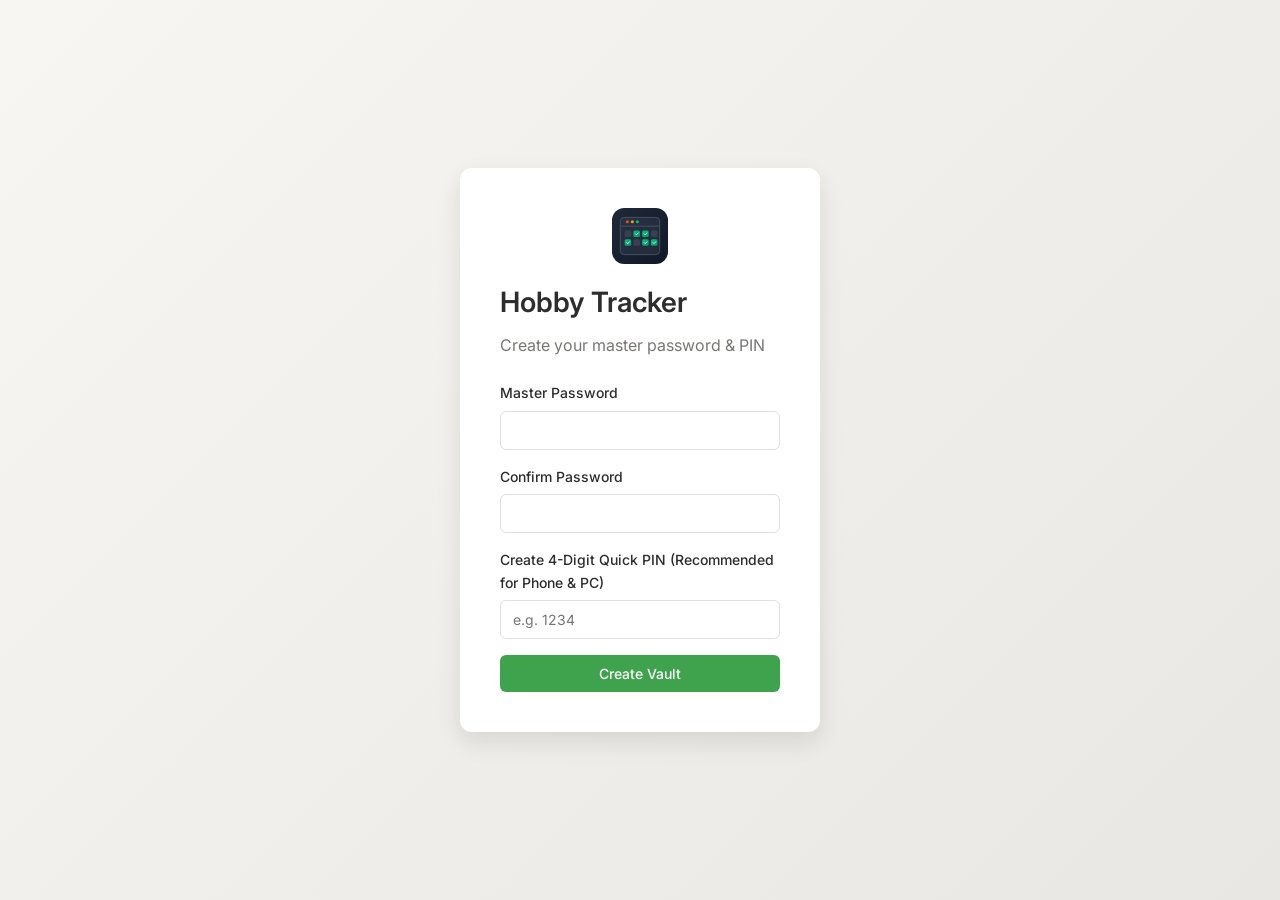
==== index.html @ d0216484 "feat(v3.4): flame streaks, full habit colors, draggable tasks, love/discipline notes, and sync unloc" ====
<!DOCTYPE html>
<html lang="en">
<head>
  <meta charset="UTF-8">
  <meta name="viewport" content="width=device-width, initial-scale=1.0, maximum-scale=1.0, user-scalable=no, viewport-fit=cover">
  <meta name="application-name" content="Hobby Tracker">
  <meta name="theme-color" content="#3fa34d">
  <meta name="msapplication-TileColor" content="#3fa34d">
  <meta name="msapplication-TileImage" content="./icons/icon-192.png">
  <meta name="msapplication-config" content="none">
  <meta name="apple-mobile-web-app-capable" content="yes">
  <meta name="apple-mobile-web-app-status-bar-style" content="black-translucent">
  <title>Hobby Tracker</title>
  <link rel="manifest" href="./manifest.webmanifest">
  <link rel="alternate" type="application/json" href="./manifest.json" title="Web App Manifest">
  <link rel="icon" type="image/svg+xml" href="./icons/icon.svg">
  <link rel="icon" type="image/png" sizes="192x192" href="./icons/icon-192.png">
  <link rel="icon" type="image/png" sizes="512x512" href="./icons/icon-512.png">
  <link rel="apple-touch-icon" sizes="192x192" href="./icons/icon-192.png">
  <link rel="stylesheet" href="./css/style.css">
  <link rel="preconnect" href="https://fonts.googleapis.com">
  <link rel="preconnect" href="https://fonts.gstatic.com" crossorigin>
  <link href="https://fonts.googleapis.com/css2?family=Inter:wght@400;500;600;700&family=Lora:ital@1&family=JetBrains+Mono:wght@400;500&display=swap" rel="stylesheet">
</head>
<body>
  <!-- Login & Quick PIN Screen -->
  <div id="login-screen" class="screen">
    <div class="login-container">
      <div class="login-card">
        <div class="app-brand-icon">
          <img src="./icons/icon.svg" alt="Hobby Tracker Logo" width="56" height="56">
        </div>
        <h1>Hobby Tracker</h1>
        <p class="login-subtitle" id="login-subtitle">Unlock your vault</p>

        <!-- PIN Pad Display -->
        <div id="pin-pad-container" class="pin-pad-container" style="display:none;">
          <div class="pin-dots">
            <span class="pin-dot"></span>
            <span class="pin-dot"></span>
            <span class="pin-dot"></span>
            <span class="pin-dot"></span>
          </div>
          <div class="pin-grid">
            <button type="button" class="pin-btn" data-val="1">1</button>
            <button type="button" class="pin-btn" data-val="2">2</button>
            <button type="button" class="pin-btn" data-val="3">3</button>
            <button type="button" class="pin-btn" data-val="4">4</button>
            <button type="button" class="pin-btn" data-val="5">5</button>
            <button type="button" class="pin-btn" data-val="6">6</button>
            <button type="button" class="pin-btn" data-val="7">7</button>
            <button type="button" class="pin-btn" data-val="8">8</button>
            <button type="button" class="pin-btn" data-val="9">9</button>
            <button type="button" class="pin-btn pin-btn-ghost"></button>
            <button type="button" class="pin-btn" data-val="0">0</button>
            <button type="button" class="pin-btn pin-btn-back" data-val="back" title="Backspace">⌫</button>
          </div>
          <div class="auth-switch">
            <a href="#" id="use-password-link">Unlock with Master Password</a>
          </div>
        </div>

        <!-- Master Password Form -->
        <form id="login-form">
          <div class="input-group">
            <label for="password">Master Password</label>
            <input type="password" id="password" name="password" required autocomplete="current-password">
          </div>
          <div id="confirm-password-group" class="input-group" style="display:none;">
            <label for="confirm-password">Confirm Password</label>
            <input type="password" id="confirm-password" name="confirm-password">
          </div>
          <div id="setup-pin-group" class="input-group" style="display:none;">
            <label for="setup-pin">Create 4-Digit Quick PIN (Recommended for Phone & PC)</label>
            <input type="password" id="setup-pin" name="setup-pin" maxlength="4" pattern="[0-9]{4}" inputmode="numeric" placeholder="e.g. 1234">
          </div>
          <div id="login-error" class="error-message" style="display:none;"></div>
          <button type="submit" id="login-btn" class="btn btn-primary btn-block">Sign In</button>
          <div class="auth-switch" id="switch-to-pin-container" style="display:none;">
            <a href="#" id="use-pin-link">Switch to Quick PIN</a>
          </div>
        </form>
      </div>
    </div>
  </div>

  <!-- Main App Shell -->
  <div id="app" class="screen" style="display:none;">
    <!-- Mobile Header with Hamburger & Sync -->
    <header class="mobile-topbar">
      <button id="mobile-menu-btn" class="btn btn-icon" title="Toggle Menu">☰</button>
      <span class="mobile-brand">Hobby Tracker</span>
      <div id="mobile-sync-badge" class="sync-badge" title="Sync status">
        <span class="sync-dot"></span>
        <span class="sync-text">Synced</span>
      </div>
    </header>

    <aside class="sidebar" id="sidebar">
      <div class="sidebar-header">
        <div class="sidebar-brand">
          <img src="./icons/icon.svg" alt="Logo" width="24" height="24">
          <h2>Hobby Tracker</h2>
        </div>
        <button id="sidebar-collapse-btn" class="btn btn-icon sidebar-collapse-desktop" title="Collapse sidebar">◀</button>
        <button id="sidebar-close-btn" class="btn btn-icon mobile-only" title="Close Menu">&times;</button>
      </div>

      <!-- Sync Status Widget (hidden from sidebar; sync is in Settings) -->
      <div class="sidebar-sync-widget" style="display:none !important;">
        <div id="sidebar-sync-indicator" class="sync-badge">
          <span class="sync-dot"></span>
          <span class="sync-label">Offline Ready</span>
        </div>
        <button id="sidebar-sync-btn" class="btn btn-icon btn-small" title="Sync now with GitHub Gist">🔄</button>
      </div>

      <nav class="sidebar-nav">
        <button class="nav-item active" data-view="habits">
          <span class="nav-icon">📅</span>
          <span>Habits</span>
        </button>
        <button class="nav-item" data-view="tasks">
          <span class="nav-icon">✓</span>
          <span>Tasks</span>
        </button>
        <button class="nav-item" data-view="diary">
          <span class="nav-icon">📖</span>
          <span>Diary</span>
        </button>
        <button class="nav-item" data-view="settings">
          <span class="nav-icon">⚙</span>
          <span>Settings</span>
        </button>
      </nav>

      <div class="sidebar-footer">
        <button id="lock-btn" class="btn btn-secondary btn-small" title="Lock Vault">🔒 Lock Vault</button>
      </div>
    </aside>

    <div class="sidebar-backdrop" id="sidebar-backdrop"></div>

    <main class="main-content">
      <!-- Collapsed Sidebar Topbar (in-flow, so it never covers the quote) -->
      <div id="collapsed-topbar" class="collapsed-topbar">
        <button type="button" id="sidebar-expand-btn" class="btn btn-icon" title="Show sidebar" aria-label="Show sidebar">☰</button>
        <span class="collapsed-topbar-title">Hobby Tracker</span>
      </div>

      <!-- Top Quote Banner (Permanent across all views) -->
      <header id="top-quote-banner" class="top-quote-banner" style="display:none;">
        <div class="top-quote-content">
          <span class="quote-mark" aria-hidden="true">“</span>
          <div class="top-quote-body">
            <blockquote id="quote-text" class="top-quote-text"></blockquote>
            <cite id="quote-author" class="top-quote-author"></cite>
          </div>
        </div>
      </header>

      <!-- Automatic Update Notification Banner -->
      <div id="update-notification" class="update-banner" style="display:none;">
        <span class="update-banner-icon">⚡</span>
        <span id="update-banner-text" class="update-banner-text">New version available! Updating automatically...</span>
        <button type="button" id="update-reload-btn" class="btn btn-small btn-primary" style="margin-left:auto;">Update Now</button>
      </div>

      <!-- Habits View -->
      <div id="view-habits" class="view active">
        <div class="view-header">
          <div class="view-title-block">
            <h1>Daily Habits</h1>
            <span id="habit-range-label" class="habit-range-label"></span>
          </div>
          <div class="view-controls">
            <button id="prev-week" class="btn btn-icon" title="Previous week">◀</button>
            <button id="today-btn" class="btn btn-small">Today</button>
            <button id="next-week" class="btn btn-icon" title="Next week">▶</button>
            <label class="habit-jump-wrap">
              <span>Jump</span>
              <input type="date" id="habit-jump-date" class="habit-jump-date" title="Jump to a date" aria-label="Jump to a date">
            </label>
          </div>
        </div>
        <div class="habit-controls">
          <button id="add-habit-btn" class="btn btn-primary btn-small">+ Add Habit</button>
          <label class="toggle-label">
            <input type="checkbox" id="show-archived-habits">
            <span>Show archived</span>
          </label>
        </div>

        <!-- Draggable Note Tray UI Palette -->
        <div class="note-tray-bar" id="note-tray-bar">
          <div class="note-tray-header">
            <span class="note-tray-title">🏷️ Note Tray:</span>
            <span class="note-tray-desc">Click or drag any note badge onto a day's cell to attach a note</span>
          </div>
          <div class="note-tray-items">
            <div class="note-tray-pill pill-default" draggable="true" data-note-type="default" title="Drag to cell or click to stamp">
              <span class="pill-dot badge-default"></span>
              <span class="pill-name">Default Note 📝</span>
            </div>
            <div class="note-tray-pill pill-love" draggable="true" data-note-type="love" title="Drag to cell or click to stamp">
              <span class="pill-dot badge-love"></span>
              <span class="pill-name">Love Note 💖</span>
            </div>
            <div class="note-tray-pill pill-discipline" draggable="true" data-note-type="discipline" title="Drag to cell or click to stamp">
              <span class="pill-dot badge-discipline"></span>
              <span class="pill-name">Discipline Note ⚡</span>
            </div>
          </div>
        </div>

        <div class="habit-grid-container">
          <div class="habit-grid" id="habit-grid">
            <div class="empty-state">
              <p>No habits yet. Add one to get started!</p>
            </div>
          </div>
        </div>
      </div>

      <!-- Tasks View (Dedicated Checklist) -->
      <div id="view-tasks" class="view">
        <div class="view-header">
          <h1>Tasks</h1>
          <div class="task-filter-group">
            <button type="button" class="task-filter-btn active" data-filter="all">All</button>
            <button type="button" class="task-filter-btn" data-filter="active">Active</button>
            <button type="button" class="task-filter-btn" data-filter="completed">Completed</button>
          </div>
        </div>
        <div class="task-controls">
          <button id="add-task-btn" class="btn btn-primary btn-small">+ Add Task</button>
          <label class="toggle-label">
            <input type="checkbox" id="show-archived-tasks">
            <span>Show archived</span>
          </label>
        </div>
        <div id="task-grid" class="tasks-checklist-container">
          <div id="tasks-checklist" class="tasks-checklist">
            <div id="tasks-empty-state" class="empty-state">
              <p>No tasks yet. Add one above!</p>
            </div>
          </div>
        </div>
      </div>

      <!-- Diary View (Book / Journal Layout) -->
      <div id="view-diary" class="view">
        <!-- Top Calendar & Date Navigation Ribbon -->
        <div class="diary-top-calendar-bar diary-sidebar" id="diary-sidebar-calendar">
          <div class="diary-calendar-nav">
            <button type="button" id="diary-prev-month" class="btn btn-icon btn-small" title="Previous month">◀</button>
            <div class="diary-month-year-picker">
              <select id="diary-month-select" class="diary-select" aria-label="Select month"></select>
              <select id="diary-year-select" class="diary-select" aria-label="Select year"></select>
            </div>
            <button type="button" id="diary-next-month" class="btn btn-icon btn-small" title="Next month">▶</button>
            <button type="button" id="diary-jump-today-btn" class="btn btn-secondary btn-small">Today</button>
          </div>

          <div class="diary-top-date-stepper">
            <button type="button" id="prev-day" class="btn btn-icon" title="Previous day">◀</button>
            <input type="date" id="diary-date" class="diary-date-input">
            <button type="button" id="next-day" class="btn btn-icon" title="Next day">▶</button>
          </div>

          <div id="diary-mini-calendar" class="diary-mini-calendar"></div>
        </div>

        <!-- Book Journal Spread -->
        <div class="diary-book-wrapper">
          <div class="diary-book">
            <div class="book-spine"></div>
            <div class="book-ribbon"></div>
            <div class="book-page">
              <div class="book-page-header">
                <div class="book-date-display">
                  <span class="book-date-title" id="diary-page-date-display">Daily Journal</span>
                  <span class="book-quote-sub" id="diary-page-day-name">Reflect & Record</span>
                </div>
                <div class="book-corner-decor">📖</div>
              </div>

              <div class="diary-section book-entry-section">
                <textarea id="diary-entry" class="book-lined-textarea" placeholder="How was your day? What did you learn? What are you grateful for?"></textarea>
              </div>

              <!-- Today's Tasks Section (Hidden from UI per user request, maintained for test harness compatibility) -->
              <div class="diary-section" id="diary-tasks-section" style="display:none;" aria-hidden="true">
                <h3>Today's Tasks</h3>
                <div id="diary-tasks" class="diary-tasks-list">
                  <div class="empty-state">
                    <p>No tasks for today. Add one below.</p>
                  </div>
                </div>
                <div class="add-diary-task">
                  <input type="text" id="new-diary-task" placeholder="Add a task for today...">
                  <button type="button" id="add-diary-task-btn" class="btn btn-primary btn-small">Add</button>
                </div>
              </div>

              <!-- Mood Section -->
              <div class="diary-section book-mood-section">
                <label class="book-mood-label">Today's Mood:</label>
                <div class="mood-selector" id="mood-selector">
                  <button type="button" class="mood-btn" data-mood="great">😄 Great</button>
                  <button type="button" class="mood-btn" data-mood="good">🙂 Good</button>
                  <button type="button" class="mood-btn" data-mood="okay">😐 Okay</button>
                  <button type="button" class="mood-btn" data-mood="bad">😕 Bad</button>
                  <button type="button" class="mood-btn" data-mood="terrible">😢 Terrible</button>
                </div>
              </div>
            </div>
          </div>
        </div>
      </div>

      <!-- Settings View -->
      <div id="view-settings" class="view">
        <div class="view-header">
          <h1>Settings</h1>
        </div>
        <div class="settings-content">
          <!-- Encrypted Cloud Sync Section -->
          <div class="settings-section">
            <h3>Encrypted Cloud Sync (GitHub Gist)</h3>
            <p class="settings-description">
              Sync habits and diary smoothly between PC & Android with <strong>zero hosting costs</strong>.
              All data is encrypted with <strong>AES-256-GCM</strong> on your device before leaving your browser.
            </p>
            <form id="sync-settings-form">
              <div class="input-group">
                <label for="sync-github-token">GitHub Personal Access Token (PAT)</label>
                <input type="password" id="sync-github-token" placeholder="ghp_xxxxxxxxxxxxxxxxxxxx" autocomplete="off">
                <small class="field-hint">Token needs only the <code>gist</code> permission.</small>
              </div>
              <div class="input-group">
                <label for="sync-gist-id">Gist ID (Optional)</label>
                <input type="text" id="sync-gist-id" placeholder="Auto-detected or created automatically" readonly>
              </div>
              <div class="input-group-checkbox">
                <label class="toggle-label">
                  <input type="checkbox" id="sync-auto-toggle" checked>
                  <span>Auto-sync when changes occur and on app launch</span>
                </label>
              </div>
              <div class="sync-actions-row">
                <button type="submit" class="btn btn-primary btn-small">Save Sync Settings</button>
                <button type="button" id="manual-sync-btn" class="btn btn-secondary btn-small">🔄 Sync Now</button>
              </div>
              <div id="sync-settings-msg" class="sync-status-message" style="display:none;"></div>
            </form>
          </div>

          <!-- Quick PIN & Master Password Section -->
          <div class="settings-section">
            <h3>Security & Quick Unlock</h3>
            <div class="sub-section">
              <h4>Quick PIN (4-Digits)</h4>
              <p class="settings-description">Allows instant unlock on this device without typing your long master password.</p>
              <form id="change-pin-form">
                <div class="input-group">
                  <label for="new-pin-input">Set New 4-Digit PIN</label>
                  <input type="password" id="new-pin-input" maxlength="4" pattern="[0-9]{4}" inputmode="numeric" placeholder="4 digits">
                </div>
                <div id="pin-status-msg" class="success-message" style="display:none;"></div>
                <button type="submit" class="btn btn-secondary btn-small">Update PIN</button>
                <button type="button" id="remove-pin-btn" class="btn btn-danger btn-small">Disable PIN</button>
              </form>
            </div>

            <div class="sub-section" style="margin-top: 24px;">
              <h4>Master Password</h4>
              <p class="settings-description">Used to derive your AES-256 vault encryption key.</p>
              <form id="change-password-form">
                <div class="input-group">
                  <label for="current-password">Current Password</label>
                  <input type="password" id="current-password" required>
                </div>
                <div class="input-group">
                  <label for="new-password">New Password</label>
                  <input type="password" id="new-password" required minlength="4">
                </div>
                <div class="input-group">
                  <label for="confirm-new-password">Confirm New Password</label>
                  <input type="password" id="confirm-new-password" required>
                </div>
                <div id="password-error" class="error-message" style="display:none;"></div>
                <div id="password-success" class="success-message" style="display:none;"></div>
                <button type="submit" class="btn btn-primary btn-small">Change Master Password</button>
              </form>
            </div>
          </div>

          <!-- Quotes Section -->
          <div class="settings-section">
            <h3>Motivational Quotes</h3>
            <div id="quotes-list"></div>
            <form id="add-quote-form" class="add-quote-form">
              <input type="text" id="new-quote-text" placeholder="Quote text..." required>
              <input type="text" id="new-quote-author" placeholder="Author (optional)">
              <button type="submit" class="btn btn-primary btn-small">Add Quote</button>
            </form>
          </div>

          <!-- Data Management Section -->
          <div class="settings-section">
            <h3>Data Management</h3>
            <p class="settings-description">Export your complete vault backup or restore an existing backup file.</p>
            <div class="data-buttons">
              <button id="export-btn" class="btn btn-secondary">Export JSON Backup</button>
              <label class="btn btn-secondary">
                Import JSON Backup
                <input type="file" id="import-file" accept=".json" style="display:none;">
              </label>
            </div>
          </div>

          <!-- App Version & Updates Section -->
          <div class="settings-section">
            <h3>App Version & Updates</h3>
            <p class="settings-description">
              Hobby Tracker automatically checks for and installs new updates every time you open the app on PC and Android.
            </p>
            <div class="update-info-row">
              <span class="app-version-badge">Version 3.4</span>
              <button type="button" id="check-updates-btn" class="btn btn-secondary btn-small">Check for Updates Now</button>
            </div>
            <div id="update-status-msg" class="sync-status-message" style="display:none;"></div>
          </div>
        </div>
      </div>
    </main>
  </div>

  <!-- Note Modal -->
  <div id="note-modal" class="modal" style="display:none;">
    <div class="modal-content note-modal-content">
      <div class="modal-header">
        <h2 id="note-modal-title">Add Note</h2>
        <button class="modal-close">&times;</button>
      </div>
      <div class="note-type-selector">
        <button class="note-type-btn active" data-type="default">Default Note</button>
        <button class="note-type-btn" data-type="love">Love Note</button>
        <button class="note-type-btn" data-type="discipline">Discipline Note</button>
      </div>
      <div class="modal-body">
        <textarea id="note-text" placeholder="Write your note..."></textarea>
      </div>
      <div class="modal-footer">
        <button id="delete-note-btn" class="btn btn-danger" style="display:none;">Delete</button>
        <button id="save-note-btn" class="btn btn-primary">Save</button>
      </div>
    </div>
  </div>

  <!-- Add Habit Modal -->
  <div id="habit-modal" class="modal" style="display:none;">
    <div class="modal-content">
      <div class="modal-header">
        <h2 id="habit-modal-title">Add Habit</h2>
        <button class="modal-close">&times;</button>
      </div>
      <div class="modal-body">
        <div class="input-group">
          <label for="habit-name">Habit Name</label>
          <input type="text" id="habit-name" required>
        </div>
        <div class="input-group">
          <label for="habit-icon">Icon</label>
          <input type="text" id="habit-icon" placeholder="●" maxlength="2">
        </div>
        <div class="input-group">
          <label for="habit-color">Color</label>
          <input type="color" id="habit-color" value="#3fa34d">
        </div>
      </div>
      <div class="modal-footer">
        <button id="archive-habit-btn" class="btn btn-secondary" style="display:none;">Archive</button>
        <button id="delete-habit-btn" class="btn btn-danger" style="display:none;">Delete</button>
        <button id="save-habit-btn" class="btn btn-primary">Save</button>
      </div>
    </div>
  </div>

  <!-- Add Task Modal -->
  <div id="task-modal" class="modal" style="display:none;">
    <div class="modal-content">
      <div class="modal-header">
        <h2 id="task-modal-title">Add Task</h2>
        <button class="modal-close">&times;</button>
      </div>
      <div class="modal-body">
        <div class="input-group">
          <label for="task-title">Task Title</label>
          <input type="text" id="task-title" required>
        </div>
      </div>
      <div class="modal-footer">
        <button id="archive-task-btn" class="btn btn-secondary" style="display:none;">Archive</button>
        <button id="delete-task-btn" class="btn btn-danger" style="display:none;">Delete</button>
        <button id="save-task-btn" class="btn btn-primary">Save</button>
      </div>
    </div>
  </div>

  <!-- Core Modules -->
  <script src="./js/crypto.js"></script>
  <script src="./js/storage.js"></script>
  <script src="./js/sync.js"></script>
  <script src="./js/api.js"></script>
  <script src="./js/auth.js"></script>
  <script src="./js/views.js"></script>
  <script src="./js/app.js"></script>
</body>
</html>
---- css/style.css ----
/* === RESET & BASE === */
*, *::before, *::after {
  box-sizing: border-box;
  margin: 0;
  padding: 0;
}

:root {
  --bg: #f7f6f3;
  --surface: #ffffff;
  --surface-alt: #f0efec;
  --border: #e0dfdc;
  --text: #2d2d2d;
  --text-muted: #787774;
  --primary: #3fa34d;
  --primary-hover: #358a41;
  --danger: #e03e3e;
  --danger-hover: #c73333;
  --done: #3fa34d;
  --missed: #e03e3e;
  --shadow: 0 1px 3px rgba(0,0,0,0.08), 0 1px 2px rgba(0,0,0,0.06);
  --shadow-lg: 0 10px 25px rgba(0,0,0,0.1);
  --radius: 6px;
  --font: 'Inter', -apple-system, BlinkMacSystemFont, sans-serif;
  --font-serif: 'Lora', Georgia, serif;
  --font-mono: 'JetBrains Mono', 'Courier New', monospace;
}

body {
  font-family: var(--font);
  background: var(--bg);
  color: var(--text);
  line-height: 1.6;
  min-height: 100vh;
}

button {
  font-family: inherit;
  cursor: pointer;
  border: none;
  background: none;
}

input, textarea {
  font-family: inherit;
  font-size: inherit;
}

/* === BUTTONS === */
.btn {
  display: inline-flex;
  align-items: center;
  justify-content: center;
  padding: 10px 16px;
  border-radius: var(--radius);
  font-weight: 500;
  font-size: 14px;
  transition: all 0.15s ease;
}

.btn-primary {
  background: var(--primary);
  color: white;
}

.btn-primary:hover {
  background: var(--primary-hover);
}

.btn-secondary {
  background: var(--surface-alt);
  color: var(--text);
  border: 1px solid var(--border);
}

.btn-secondary:hover {
  background: var(--border);
}

.btn-danger {
  background: var(--danger);
  color: white;
}

.btn-danger:hover {
  background: var(--danger-hover);
}

.btn-small {
  padding: 6px 12px;
  font-size: 13px;
}

.btn-icon {
  padding: 6px 10px;
  font-size: 16px;
}

/* === LOGIN SCREEN === */
.screen {
  min-height: 100vh;
}

#login-screen {
  display: flex;
  align-items: center;
  justify-content: center;
  background: linear-gradient(135deg, var(--bg) 0%, #e8e7e3 100%);
}

.login-container {
  width: 100%;
  max-width: 400px;
  padding: 20px;
}

.login-card {
  background: var(--surface);
  padding: 40px;
  border-radius: 12px;
  box-shadow: var(--shadow-lg);
}

.login-card h1 {
  font-size: 28px;
  font-weight: 600;
  margin-bottom: 8px;
}

.login-subtitle {
  color: var(--text-muted);
  margin-bottom: 24px;
}

.input-group {
  margin-bottom: 16px;
}

.input-group label {
  display: block;
  font-size: 14px;
  font-weight: 500;
  margin-bottom: 6px;
  color: var(--text);
}

.input-group input {
  width: 100%;
  padding: 10px 12px;
  border: 1px solid var(--border);
  border-radius: var(--radius);
  font-size: 14px;
  transition: border-color 0.15s;
}

.input-group input:focus {
  outline: none;
  border-color: var(--primary);
}

.error-message {
  color: var(--danger);
  font-size: 13px;
  margin-bottom: 12px;
  padding: 8px 12px;
  background: #fef2f2;
  border-radius: var(--radius);
}

.success-message {
  color: var(--primary);
  font-size: 13px;
  margin-bottom: 12px;
  padding: 8px 12px;
  background: #f0fdf4;
  border-radius: var(--radius);
}

/* === MAIN APP LAYOUT === */
#app {
  display: flex;
  min-height: 100vh;
}

.sidebar {
  width: 240px;
  background: var(--surface);
  border-right: 1px solid var(--border);
  display: flex;
  flex-direction: column;
  flex-shrink: 0;
  transition: margin-left 0.25s cubic-bezier(0.4, 0, 0.2, 1),
              opacity 0.2s ease,
              visibility 0.2s ease;
}

.sidebar-header {
  padding: 20px;
  border-bottom: 1px solid var(--border);
}

.sidebar-header h2 {
  font-size: 16px;
  font-weight: 600;
}

.sidebar-nav {
  flex: 1;
  padding: 12px;
}

.nav-item {
  width: 100%;
  display: flex;
  align-items: center;
  gap: 10px;
  padding: 10px 12px;
  border-radius: var(--radius);
  font-size: 14px;
  font-weight: 500;
  color: var(--text);
  transition: all 0.15s;
  text-align: left;
}

.nav-item:hover {
  background: var(--surface-alt);
}

.nav-item.active {
  background: var(--primary);
  color: white;
}

.nav-icon {
  font-size: 18px;
}

.sidebar-footer {
  padding: 16px;
  border-top: 1px solid var(--border);
}

.sidebar-footer .btn {
  width: 100%;
}

/* === MAIN CONTENT === */
.main-content {
  flex: 1;
  padding: 32px;
  overflow-y: auto;
  max-height: 100vh;
}

/* === PERMANENT APP SHELL TOP QUOTE BANNER === */
.top-quote-banner {
  background: var(--surface);
  border: 1px solid var(--border);
  border-left: 4px solid var(--primary);
  border-radius: var(--radius);
  padding: 14px 20px;
  margin-bottom: 24px;
  box-shadow: var(--shadow);
  transition: all 0.2s ease;
}

.top-quote-content {
  display: flex;
  align-items: flex-start;
  gap: 14px;
}

.quote-mark {
  font-family: var(--font-serif);
  font-size: 34px;
  line-height: 0.9;
  color: var(--primary);
  opacity: 0.85;
  user-select: none;
  flex-shrink: 0;
  margin-top: 2px;
}

.top-quote-body {
  flex: 1;
  min-width: 0;
}

.top-quote-banner blockquote {
  font-family: var(--font-serif);
  font-style: italic;
  font-size: 15px;
  color: var(--text);
  line-height: 1.5;
  margin: 0 0 4px 0;
  word-break: break-word;
}

.top-quote-banner cite {
  font-family: var(--font);
  font-size: 12px;
  color: var(--text-muted);
  font-style: normal;
  display: block;
  font-weight: 500;
}

/* Backward-compatibility alias for legacy tests */
.quote-section {
  display: none !important;
}

/* Mobile responsive adjustments */
@media (max-width: 768px) {
  .top-quote-banner {
    padding: 10px 14px;
    margin-bottom: 16px;
    gap: 10px;
  }

  .quote-mark {
    font-size: 26px;
  }

  .top-quote-banner blockquote {
    font-size: 13.5px;
    line-height: 1.45;
  }

  .top-quote-banner cite {
    font-size: 11px;
  }
}

.view {
  display: none;
}

.view.active {
  display: block;
  animation: fadeIn 0.2s ease;
}

@keyframes fadeIn {
  from { opacity: 0; transform: translateY(4px); }
  to { opacity: 1; transform: translateY(0); }
}

.view-header {
  display: flex;
  align-items: center;
  justify-content: space-between;
  margin-bottom: 24px;
}

.view-header h1 {
  font-size: 24px;
  font-weight: 600;
}

.view-controls, .date-picker {
  display: flex;
  align-items: center;
  gap: 8px;
}

.date-picker input[type="date"] {
  padding: 6px 10px;
  border: 1px solid var(--border);
  border-radius: var(--radius);
  font-size: 14px;
}

/* === HABIT GRID === */
.habit-controls, .task-controls {
  display: flex;
  align-items: center;
  gap: 16px;
  margin-bottom: 16px;
}

.toggle-label {
  display: flex;
  align-items: center;
  gap: 6px;
  font-size: 13px;
  color: var(--text-muted);
}

.toggle-label input {
  cursor: pointer;
}

.habit-grid-container, .task-grid-container {
  background: var(--surface);
  border: 1px solid var(--border);
  border-radius: var(--radius);
  overflow: hidden;
}

.habit-grid, .task-grid {
  overflow-x: auto;
  overflow-y: visible;
}

.calendar-table {
  border-collapse: separate;
  border-spacing: 0;
  width: max-content;
}

.calendar-table th {
  position: sticky;
  top: 0;
  background: var(--surface-alt);
  padding: 12px 8px;
  font-weight: 500;
  font-size: 13px;
  border-bottom: 1px solid var(--border);
  z-index: 2;
}

.calendar-table th.habit-header,
.calendar-table td.habit-header {
  position: sticky;
  left: 0;
  z-index: 3;
  min-width: 180px;
  max-width: 180px;
  text-align: left;
  padding-left: 16px;
  background: var(--surface);
  border-right: 1px solid var(--border);
}

.calendar-table td {
  padding: 0;
  text-align: center;
  border-bottom: 1px solid var(--border);
  border-right: 1px solid var(--border);
}

.calendar-table td:last-child {
  border-right: none;
}

.calendar-table td.habit-label {
  position: sticky;
  left: 0;
  background: var(--surface);
  padding: 12px 8px 12px 16px;
  text-align: left;
  border-right: 1px solid var(--border);
  z-index: 1;
  min-width: 180px;
  max-width: 180px;
}

.habit-label-content {
  display: flex;
  align-items: center;
  gap: 8px;
}

.habit-icon {
  font-size: 18px;
  width: 24px;
  text-align: center;
}

.habit-name {
  font-weight: 500;
  font-size: 14px;
  overflow: hidden;
  text-overflow: ellipsis;
  white-space: nowrap;
  flex: 1;
}

.habit-streak,
.streak-badge {
  display: inline-flex;
  align-items: center;
  gap: 3px;
  font-size: 11px;
  font-weight: 700;
  padding: 2px 7px;
  border-radius: 12px;
  background: rgba(245, 158, 11, 0.12);
  color: #b45309;
  border: 1px solid rgba(245, 158, 11, 0.28);
  white-space: nowrap;
  user-select: none;
  -webkit-user-select: none;
  font-variant-numeric: tabular-nums;
  transition: all 0.2s ease;
}

.habit-streak.active {
  background: linear-gradient(135deg, rgba(239, 68, 68, 0.15), rgba(245, 158, 11, 0.2));
  color: #dc2626;
  border-color: rgba(239, 68, 68, 0.35);
  box-shadow: 0 1px 3px rgba(239, 68, 68, 0.12);
}

.habit-streak.zero {
  opacity: 0.55;
  background: rgba(0, 0, 0, 0.04);
  color: var(--text-muted);
  border-color: transparent;
}

.day-cell {
  width: 60px;
  height: 60px;
  position: relative;
  cursor: pointer;
  transition: all 0.15s;
  user-select: none;
  -webkit-user-select: none;
  -webkit-touch-callout: none;
  touch-action: manipulation;
}

.day-cell:hover {
  background: var(--surface-alt);
}

.day-cell-content {
  width: 100%;
  height: 100%;
  display: flex;
  flex-direction: column;
  align-items: center;
  justify-content: center;
  gap: 4px;
  user-select: none;
  -webkit-user-select: none;
  -webkit-touch-callout: none;
}

.cell-status {
  width: 36px;
  height: 36px;
  border-radius: 50%;
  display: flex;
  align-items: center;
  justify-content: center;
  font-size: 18px;
  font-weight: 600;
  color: white;
  user-select: none;
  -webkit-user-select: none;
  -webkit-touch-callout: none;
  touch-action: manipulation;
}
  color: white;
}

.cell-status.done {
  background: var(--done);
}

.cell-status.missed {
  background: var(--missed);
}

.cell-status.empty {
  background: var(--surface-alt);
  border: 2px dashed var(--border);
}

.cell-status.not-existed {
  background: repeating-linear-gradient(
    45deg,
    var(--surface-alt),
    var(--surface-alt) 4px,
    var(--border) 4px,
    var(--border) 8px
  );
  font-size: 12px;
  color: var(--text-muted);
}

/* Disabled Future Date Cells */
.day-cell.disabled,
.calendar-table td.disabled,
.disabled-cell {
  opacity: 0.4;
  cursor: not-allowed;
  pointer-events: none;
}

.day-cell.disabled .cell-status {
  background: var(--surface-alt);
  border: 1px dashed var(--border);
  cursor: not-allowed;
}

/* Note Badges on Habit Cells */
.cell-note-badge,
.cell-note-indicator,
.note-badge {
  position: absolute;
  top: 4px;
  right: 4px;
  width: 10px;
  height: 10px;
  border-radius: 50%;
  cursor: pointer;
  z-index: 2;
  transition: transform 0.15s ease;
}

.cell-note-badge:hover,
.note-badge:hover {
  transform: scale(1.3);
}

.cell-note-badge.badge-default,
.note-badge.badge-default {
  background-color: var(--primary, #3fa34d);
  box-shadow: 0 0 2px rgba(0, 0, 0, 0.3);
}

.cell-note-badge.badge-love,
.note-badge.badge-love {
  background-color: #ec4899;
  box-shadow: 0 0 4px rgba(236, 72, 153, 0.6);
}

.cell-note-badge.badge-discipline,
.note-badge.badge-discipline {
  background-color: #f59e0b;
  box-shadow: 0 0 4px rgba(245, 158, 11, 0.6);
}

.today-header {
  background: #e8f5e9 !important;
  color: var(--primary);
  font-weight: 600;
}

.today-cell {
  background: #f8fdf9 !important;
}

/* === EMPTY STATE === */
.empty-state {
  padding: 48px;
  text-align: center;
  color: var(--text-muted);
}

/* === DIARY VIEW === */
.diary-content {
  max-width: 800px;
  margin: 0 auto;
}


.diary-section {
  background: var(--surface);
  padding: 24px;
  border-radius: var(--radius);
  margin-bottom: 16px;
}

.diary-section h3 {
  font-size: 16px;
  font-weight: 600;
  margin-bottom: 12px;
}

.diary-section textarea {
  width: 100%;
  min-height: 120px;
  padding: 12px;
  border: 1px solid var(--border);
  border-radius: var(--radius);
  resize: vertical;
  font-size: 14px;
  line-height: 1.6;
}

.diary-section textarea:focus {
  outline: none;
  border-color: var(--primary);
}

.diary-tasks-list {
  margin-bottom: 16px;
}

.diary-task-item {
  display: flex;
  align-items: center;
  gap: 10px;
  padding: 10px 0;
  border-bottom: 1px solid var(--border);
}

.diary-task-item:last-child {
  border-bottom: none;
}

.diary-task-checkbox {
  width: 20px;
  height: 20px;
  cursor: pointer;
}

.diary-task-text {
  flex: 1;
  font-size: 14px;
}

.diary-task-text.done {
  text-decoration: line-through;
  color: var(--text-muted);
}

.diary-task-text.missed {
  text-decoration: line-through;
  color: var(--danger);
}

.diary-task-delete {
  color: var(--text-muted);
  font-size: 18px;
  padding: 4px 8px;
}

.diary-task-delete:hover {
  color: var(--danger);
}

.add-diary-task {
  display: flex;
  gap: 8px;
}

.add-diary-task input {
  flex: 1;
  padding: 10px 12px;
  border: 1px solid var(--border);
  border-radius: var(--radius);
  font-size: 14px;
}

.add-diary-task input:focus {
  outline: none;
  border-color: var(--primary);
}

.mood-selector {
  display: flex;
  gap: 8px;
  flex-wrap: wrap;
}

.mood-btn {
  padding: 8px 14px;
  border: 1px solid var(--border);
  border-radius: 20px;
  font-size: 13px;
  background: var(--surface);
  transition: all 0.15s;
}

.mood-btn:hover {
  background: var(--surface-alt);
}

.mood-btn.active {
  background: var(--primary);
  color: white;
  border-color: var(--primary);
}

/* === SETTINGS VIEW === */
.settings-content {
  max-width: 800px;
  margin: 0 auto;
}

.settings-section {
  background: var(--surface);
  padding: 24px;
  border-radius: var(--radius);
  margin-bottom: 16px;
}

.settings-section h3 {
  font-size: 18px;
  font-weight: 600;
  margin-bottom: 16px;
}

.data-buttons {
  display: flex;
  gap: 12px;
  flex-wrap: wrap;
}

#quotes-list {
  margin-bottom: 16px;
}

.quote-item {
  display: flex;
  align-items: start;
  gap: 12px;
  padding: 12px;
  background: var(--surface-alt);
  border-radius: var(--radius);
  margin-bottom: 8px;
}

.quote-item-content {
  flex: 1;
}

.quote-item-text {
  font-size: 14px;
  margin-bottom: 4px;
}

.quote-item-author {
  font-size: 12px;
  color: var(--text-muted);
}

.quote-item-delete {
  color: var(--text-muted);
  font-size: 18px;
  padding: 0 8px;
}

.quote-item-delete:hover {
  color: var(--danger);
}

.add-quote-form {
  display: flex;
  gap: 8px;
  flex-wrap: wrap;
}

.add-quote-form input {
  flex: 1;
  min-width: 150px;
  padding: 10px 12px;
  border: 1px solid var(--border);
  border-radius: var(--radius);
  font-size: 14px;
}

.add-quote-form input:focus {
  outline: none;
  border-color: var(--primary);
}

/* === MODALS === */
.modal {
  position: fixed;
  top: 0;
  left: 0;
  width: 100%;
  height: 100%;
  background: rgba(0,0,0,0.4);
  display: flex;
  align-items: center;
  justify-content: center;
  z-index: 1000;
  animation: fadeIn 0.15s ease;
}

.modal-content {
  background: var(--surface);
  border-radius: 12px;
  width: 90%;
  max-width: 500px;
  max-height: 90vh;
  overflow-y: auto;
  box-shadow: var(--shadow-lg);
}

.modal-header {
  padding: 20px;
  border-bottom: 1px solid var(--border);
  display: flex;
  align-items: center;
  justify-content: space-between;
}

.modal-header h2 {
  font-size: 18px;
  font-weight: 600;
}

.modal-close {
  font-size: 24px;
  color: var(--text-muted);
  padding: 0 8px;
}

.modal-close:hover {
  color: var(--text);
}

.modal-body {
  padding: 20px;
}

.modal-body textarea {
  width: 100%;
  min-height: 120px;
  padding: 12px;
  border: 1px solid var(--border);
  border-radius: var(--radius);
  resize: vertical;
  font-size: 14px;
  line-height: 1.6;
}

.modal-body textarea:focus {
  outline: none;
  border-color: var(--primary);
}

.modal-footer {
  padding: 16px 20px;
  border-top: 1px solid var(--border);
  display: flex;
  justify-content: flex-end;
  gap: 8px;
}

/* === NOTE MODAL === */
.note-type-selector {
  padding: 16px 20px 0;
  display: flex;
  gap: 8px;
}

.note-type-btn {
  padding: 8px 16px;
  border: 1px solid var(--border);
  border-radius: 20px;
  font-size: 13px;
  background: var(--surface);
  transition: all 0.15s;
}

.note-type-btn:hover {
  background: var(--surface-alt);
}

.note-type-btn.active {
  background: var(--primary);
  color: white;
  border-color: var(--primary);
}

.note-modal-content.note-type-love {
  background: #fef2f8;
  border-left: 4px solid #ec4899;
}

.note-modal-content.note-type-love .modal-body textarea {
  font-family: var(--font-serif);
  font-style: italic;
  font-size: 15px;
}

.note-modal-content.note-type-discipline {
  background: #1a1a1a;
  color: #f5f5f5;
  border-left: 4px solid #f59e0b;
}

.note-modal-content.note-type-discipline .modal-header h2 {
  color: #f5f5f5;
}

.note-modal-content.note-type-discipline .modal-body textarea {
  background: #2a2a2a;
  color: #f5f5f5;
  border-color: #444;
  font-family: var(--font-mono);
  font-size: 13px;
}

.note-modal-content.note-type-discipline .note-type-btn {
  background: #2a2a2a;
  color: #f5f5f5;
  border-color: #444;
}

.note-modal-content.note-type-discipline .note-type-btn.active {
  background: #f59e0b;
  border-color: #f59e0b;
  color: #1a1a1a;
}

/* === BRAND & QUICK PIN SCREEN === */
.app-brand-icon {
  display: flex;
  justify-content: center;
  margin-bottom: 16px;
}

.pin-pad-container {
  display: flex;
  flex-direction: column;
  align-items: center;
  width: 100%;
  margin-top: 20px;
}

.pin-dots {
  display: flex;
  gap: 16px;
  margin-bottom: 24px;
}

.pin-dot {
  width: 16px;
  height: 16px;
  border-radius: 50%;
  border: 2px solid var(--border);
  background: transparent;
  transition: all 0.2s ease;
}

.pin-dot.filled {
  background: var(--primary);
  border-color: var(--primary);
  transform: scale(1.15);
}

@keyframes shake {
  0%, 100% { transform: translateX(0); }
  20%, 60% { transform: translateX(-8px); }
  40%, 80% { transform: translateX(8px); }
}

.pin-dots.shake {
  animation: shake 0.4s ease;
}

.pin-grid {
  display: grid;
  grid-template-columns: repeat(3, 72px);
  gap: 16px;
  margin-bottom: 20px;
}

.pin-btn {
  height: 72px;
  border-radius: 50%;
  background: var(--surface-alt);
  border: 1px solid var(--border);
  font-size: 24px;
  font-weight: 600;
  color: var(--text);
  display: flex;
  align-items: center;
  justify-content: center;
  user-select: none;
  -webkit-tap-highlight-color: transparent;
  transition: background 0.15s, transform 0.1s;
}

.pin-btn:active {
  background: var(--border);
  transform: scale(0.92);
}

.pin-btn-ghost {
  visibility: hidden;
}

.pin-btn-back {
  font-size: 20px;
  background: transparent;
  border-color: transparent;
}

.auth-switch {
  margin-top: 16px;
  text-align: center;
}

.auth-switch a {
  color: var(--text-muted);
  font-size: 13px;
  text-decoration: underline;
  cursor: pointer;
}

.btn-block {
  width: 100%;
}

/* === SYNC STATUS WIDGET & BADGES === */
.sidebar-sync-widget {
  display: flex;
  align-items: center;
  justify-content: space-between;
  padding: 8px 12px;
  margin: 0 12px 16px 12px;
  background: var(--surface-alt);
  border-radius: var(--radius);
  border: 1px solid var(--border);
}

.sync-badge {
  display: inline-flex;
  align-items: center;
  gap: 8px;
  font-size: 12px;
  font-weight: 500;
  color: var(--text);
  cursor: pointer;
}

.sync-dot {
  width: 8px;
  height: 8px;
  border-radius: 50%;
  display: inline-block;
}

.sync-dot.synced { background: #10b981; }
.sync-dot.syncing {
  background: #f59e0b;
  animation: pulse 1s infinite alternate;
}
.sync-dot.offline { background: #9ca3af; }
.sync-dot.error { background: #ef4444; }
.sync-dot.idle { background: #3b82f6; }

@keyframes pulse {
  from { opacity: 0.4; }
  to { opacity: 1; }
}

.sidebar-brand {
  display: flex;
  align-items: center;
  gap: 10px;
}

.sidebar-header {
  display: flex;
  align-items: center;
  justify-content: space-between;
}

.mobile-only {
  display: none;
}

.mobile-topbar {
  display: none;
  align-items: center;
  justify-content: space-between;
  padding: 10px 16px;
  background: var(--surface);
  border-bottom: 1px solid var(--border);
  position: sticky;
  top: 0;
  z-index: 50;
}

.mobile-brand {
  font-weight: 600;
  font-size: 16px;
}

.sidebar-backdrop {
  display: none;
  position: fixed;
  inset: 0;
  background: rgba(0, 0, 0, 0.4);
  z-index: 90;
}

/* === SETTINGS EXPANSIONS === */
.settings-description {
  font-size: 13px;
  color: var(--text-muted);
  margin-bottom: 16px;
  line-height: 1.5;
}

.field-hint {
  display: block;
  font-size: 12px;
  color: var(--text-muted);
  margin-top: 4px;
}

.sync-actions-row {
  display: flex;
  gap: 10px;
  margin-top: 16px;
}

.sync-status-message {
  margin-top: 12px;
  font-size: 13px;
  padding: 8px 12px;
  background: var(--surface-alt);
  border-radius: var(--radius);
  border: 1px solid var(--border);
}

.sub-section h4 {
  font-size: 14px;
  margin-bottom: 6px;
}

/* === RESPONSIVE FOR MOBILE / ANDROID === */
@media (max-width: 768px) {
  .mobile-topbar {
    display: flex;
  }

  .mobile-only {
    display: inline-flex;
  }

  .sidebar {
    position: fixed;
    top: 0;
    left: 0;
    bottom: 0;
    width: 280px;
    background: var(--surface);
    z-index: 100;
    transform: translateX(-100%);
    transition: transform 0.25s ease-in-out;
    box-shadow: var(--shadow-lg);
  }

  .sidebar.open {
    transform: translateX(0);
  }

  .sidebar-backdrop.active {
    display: block;
  }

  .main-content {
    padding: 12px;
    max-width: 100vw;
    overflow-x: hidden;
  }

  .habit-grid-container {
    overflow-x: auto;
    -webkit-overflow-scrolling: touch;
  }

  .calendar-table th.habit-header,
  .calendar-table td.habit-label {
    min-width: 120px;
    max-width: 120px;
    position: sticky;
    left: 0;
    background: var(--surface);
    z-index: 2;
  }

  .view-header {
    flex-direction: column;
    align-items: flex-start;
    gap: 12px;
  }
}

/* === SCROLLBAR === */
::-webkit-scrollbar {
  width: 8px;
  height: 8px;
}

::-webkit-scrollbar-track {
  background: var(--bg);
}

::-webkit-scrollbar-thumb {
  background: var(--border);
  border-radius: 4px;
}

::-webkit-scrollbar-thumb:hover {
  background: var(--text-muted);
}

/* === DIARY SPLIT LAYOUT & MINI CALENDAR === */
.diary-layout-container {
  display: flex;
  gap: 24px;
  align-items: flex-start;
  width: 100%;
}

.diary-sidebar {
  width: 280px;
  min-width: 260px;
  background: var(--surface);
  border: 1px solid var(--border);
  border-radius: var(--radius);
  padding: 16px;
  box-shadow: var(--shadow-sm);
}

.diary-calendar-nav {
  display: flex;
  align-items: center;
  justify-content: space-between;
  gap: 8px;
  margin-bottom: 12px;
}

.diary-month-year-picker {
  display: flex;
  gap: 6px;
}

.diary-select {
  padding: 4px 6px;
  font-size: 13px;
  font-weight: 500;
  border: 1px solid var(--border);
  border-radius: var(--radius-sm);
  background: var(--surface);
  color: var(--text);
  cursor: pointer;
}

.diary-mini-calendar {
  width: 100%;
}

.mini-cal-weekdays {
  display: grid;
  grid-template-columns: repeat(7, 1fr);
  text-align: center;
  font-size: 11px;
  font-weight: 600;
  color: var(--text-muted);
  margin-bottom: 6px;
}

.mini-cal-day-name {
  padding: 4px 0;
}

.mini-cal-days {
  display: grid;
  grid-template-columns: repeat(7, 1fr);
  gap: 2px;
}

.mini-cal-day {
  aspect-ratio: 1;
  display: flex;
  align-items: center;
  justify-content: center;
  font-size: 12px;
  border-radius: var(--radius-sm);
  border: none;
  background: transparent;
  color: var(--text);
  cursor: pointer;
  position: relative;
  transition: all 0.15s ease;
}

.mini-cal-day:hover:not(.empty) {
  background: var(--surface-alt);
}

.mini-cal-day.empty {
  cursor: default;
}

.mini-cal-day.today {
  font-weight: bold;
  color: var(--primary);
  background: rgba(63, 163, 77, 0.1);
}

.mini-cal-day.selected {
  background: var(--primary) !important;
  color: #fff !important;
  font-weight: bold;
}

.mini-cal-day.has-entry::after {
  content: '';
  position: absolute;
  bottom: 2px;
  width: 4px;
  height: 4px;
  border-radius: 50%;
  background: var(--primary);
}

.mini-cal-day.selected.has-entry::after {
  background: #fff;
}

.diary-main-content {
  flex: 1;
  min-width: 0;
}

@media (max-width: 900px) {
  .diary-layout-container {
    flex-direction: column;
  }
  .diary-sidebar {
    width: 100%;
    min-width: 0;
  }
}

/* === TASKS CHECKLIST VIEW === */
.task-filter-group {
  display: flex;
  gap: 4px;
  background: var(--surface-alt);
  padding: 3px;
  border-radius: var(--radius);
  border: 1px solid var(--border);
}

.task-filter-btn {
  padding: 4px 12px;
  border: none;
  background: transparent;
  font-size: 13px;
  font-weight: 500;
  color: var(--text-muted);
  border-radius: var(--radius-sm);
  cursor: pointer;
  transition: all 0.15s ease;
}

.task-filter-btn:hover {
  color: var(--text);
}

.task-filter-btn.active {
  background: var(--surface);
  color: var(--primary);
  font-weight: 600;
  box-shadow: var(--shadow-sm);
}

.tasks-checklist-container {
  margin-top: 16px;
  background: var(--surface);
  border: 1px solid var(--border);
  border-radius: var(--radius);
  padding: 16px;
  min-height: 200px;
}

.tasks-checklist {
  display: flex;
  flex-direction: column;
  gap: 8px;
}

.task-item {
  display: flex;
  align-items: center;
  justify-content: space-between;
  padding: 10px 14px;
  background: var(--surface);
  border: 1px solid var(--border);
  border-radius: var(--radius-sm);
  transition: transform 0.15s ease, background 0.15s ease, border-color 0.15s ease;
  user-select: none;
  -webkit-user-select: none;
  -webkit-touch-callout: none;
  touch-action: pan-y;
  cursor: grab;
}

.task-item:active {
  cursor: grabbing;
}

.task-item.task-dragging {
  opacity: 0.45;
  transform: scale(0.98);
  background: var(--surface-alt);
  box-shadow: 0 4px 12px rgba(0, 0, 0, 0.12);
}

.task-item.task-drag-over-top {
  border-top: 3px solid var(--primary);
  transform: translateY(2px);
}

.task-item.task-drag-over-bottom {
  border-bottom: 3px solid var(--primary);
  transform: translateY(-2px);
}

.task-drag-handle {
  display: flex;
  align-items: center;
  justify-content: center;
  font-size: 16px;
  color: var(--text-muted);
  cursor: grab;
  padding: 0 6px 0 0;
  user-select: none;
  -webkit-user-select: none;
  opacity: 0.4;
  transition: opacity 0.15s ease;
}

.task-item:hover .task-drag-handle {
  opacity: 0.85;
}

.task-item:hover {
  background: var(--surface-alt);
  border-color: var(--primary-light, #c8e6c9);
}

.task-item.done {
  opacity: 0.65;
  background: var(--surface-alt);
}

.task-item-left {
  display: flex;
  align-items: center;
  gap: 12px;
  flex: 1;
  min-width: 0;
  user-select: none;
  -webkit-user-select: none;
  -webkit-touch-callout: none;
}

.task-checkbox {
  width: 18px;
  height: 18px;
  accent-color: var(--primary);
  cursor: pointer;
  user-select: none;
  -webkit-user-select: none;
  -webkit-touch-callout: none;
  touch-action: manipulation;
}

.task-title {
  font-size: 14px;
  color: var(--text);
  word-break: break-word;
  transition: all 0.15s ease;
  user-select: none;
  -webkit-user-select: none;
  -webkit-touch-callout: none;
}

.task-title.completed {
  text-decoration: line-through;
  color: var(--text-muted);
}

.task-item-actions {
  display: flex;
  gap: 6px;
}

.task-archive-btn,
.task-delete-btn {
  background: transparent;
  border: none;
  font-size: 14px;
  cursor: pointer;
  padding: 4px;
  border-radius: var(--radius-sm);
  opacity: 0.6;
  transition: opacity 0.15s ease;
}

.task-archive-btn:hover,
.task-delete-btn:hover {
  opacity: 1;
}

.task-delete-btn {
  color: var(--danger, #e53935);
  font-size: 16px;
  line-height: 1;
}

/* === AUTOMATIC UPDATE BANNER === */
.update-banner {
  display: flex;
  align-items: center;
  gap: 12px;
  background: var(--surface-alt);
  border: 1px solid var(--primary);
  border-radius: var(--radius);
  padding: 10px 16px;
  margin-bottom: 16px;
  font-size: 13px;
  color: var(--text);
  box-shadow: var(--shadow-sm);
  animation: slideDown 0.25s ease-out;
}

.update-banner-icon {
  font-size: 16px;
}

.update-banner-text {
  flex: 1;
}

.app-version-badge {
  display: inline-block;
  padding: 4px 10px;
  background: var(--surface-alt);
  border: 1px solid var(--border);
  border-radius: var(--radius-sm);
  font-size: 12px;
  font-weight: 600;
  color: var(--primary);
}

.update-info-row {
  display: flex;
  align-items: center;
  gap: 12px;
  margin-top: 8px;
}

/* === SIDEBAR COLLAPSE / EXPAND === */
.sidebar-collapse-desktop {
  margin-left: auto;
  font-size: 13px;
  color: var(--text-muted);
  cursor: pointer;
}

.sidebar.collapsed {
  margin-left: -240px;
  opacity: 0;
  pointer-events: none;
  visibility: hidden;
}

.main-content.sidebar-collapsed {
  margin-left: 0;
  max-width: 100vw;
  width: 100%;
}

/* In-flow topbar shown only while the desktop sidebar is collapsed.
   Because it is part of the normal document flow it can never overlap
   the quote banner underneath it. */
.collapsed-topbar {
  display: none;
  align-items: center;
  gap: 10px;
  margin-bottom: 16px;
}

.main-content.sidebar-collapsed .collapsed-topbar {
  display: flex;
}

.collapsed-topbar .btn {
  width: 38px;
  height: 38px;
  padding: 0;
  background: var(--surface);
  border: 1px solid var(--border);
  box-shadow: var(--shadow);
}

.collapsed-topbar .btn:hover {
  background: var(--surface-alt);
  color: var(--primary);
}

.collapsed-topbar-title {
  font-size: 14px;
  font-weight: 600;
  color: var(--text-muted);
  letter-spacing: 0.01em;
}

/* === DRAGGABLE NOTE TRAY UI === */
.note-tray-bar {
  display: flex;
  flex-wrap: wrap;
  align-items: center;
  justify-content: space-between;
  gap: 12px;
  background: var(--surface);
  border: 1px solid var(--border);
  border-radius: var(--radius);
  padding: 8px 16px;
  margin-bottom: 12px;
  box-shadow: var(--shadow-sm);
}

.note-tray-header {
  display: flex;
  align-items: center;
  gap: 8px;
}

.note-tray-title {
  font-size: 13px;
  font-weight: 600;
  color: var(--text);
}

.note-tray-desc {
  font-size: 12px;
  color: var(--text-muted);
}

.note-tray-items {
  display: flex;
  align-items: center;
  gap: 8px;
}

.note-tray-pill {
  display: inline-flex;
  align-items: center;
  gap: 6px;
  padding: 5px 12px;
  border-radius: 20px;
  font-size: 12px;
  font-weight: 500;
  border: 1px solid var(--border);
  background: var(--surface-alt);
  color: var(--text);
  cursor: grab;
  user-select: none;
  transition: all 0.15s ease;
}

.note-tray-pill:hover {
  transform: translateY(-1px);
  box-shadow: var(--shadow-sm);
}

.note-tray-pill.active-stamp {
  border-color: var(--primary);
  background: #ffffff;
  box-shadow: 0 0 0 3px rgba(63, 163, 77, 0.35);
  transform: translateY(-2px);
  font-weight: 600;
}

.note-tray-pill.pill-love.active-stamp {
  border-color: #ec4899;
  box-shadow: 0 0 0 3px rgba(236, 72, 153, 0.35);
}

.note-tray-pill.pill-discipline.active-stamp {
  border-color: #f59e0b;
  box-shadow: 0 0 0 3px rgba(245, 158, 11, 0.35);
}

.note-tray-pill .pill-dot {
  width: 10px;
  height: 10px;
  border-radius: 50%;
  display: inline-block;
}

.pill-dot.badge-default { background: var(--primary, #3fa34d); }
.pill-dot.badge-love { background: #ec4899; }
.pill-dot.badge-discipline { background: #f59e0b; }

.cell-drop-target {
  outline: 2px dashed var(--primary) !important;
  outline-offset: 2px;
  transform: scale(1.1);
  background: rgba(63, 163, 77, 0.15) !important;
}

/* === HABIT ROW DELETE BUTTON & COMPACT GRID === */
.habit-delete-row-btn {
  margin-left: 6px;
  background: transparent;
  border: none;
  font-size: 13px;
  cursor: pointer;
  opacity: 0.4;
  padding: 2px 4px;
  border-radius: var(--radius-sm);
  transition: all 0.15s ease;
}

.habit-row:hover .habit-delete-row-btn,
.habit-delete-row-btn:hover {
  opacity: 1;
  transform: scale(1.1);
}

.calendar-table th.day-header {
  min-width: 36px;
  max-width: 44px;
  padding: 6px 2px;
  font-size: 11px;
  line-height: 1.3;
}

.calendar-table th.today-header {
  background: rgba(63, 163, 77, 0.16) !important;
  color: var(--primary) !important;
  font-weight: 700 !important;
  border-bottom: 2px solid var(--primary);
}

.calendar-table td.today-cell {
  background: rgba(63, 163, 77, 0.08) !important;
}

.today-badge-label {
  display: block;
  font-size: 9px;
  text-transform: uppercase;
  color: var(--primary);
  letter-spacing: 0.5px;
  font-weight: 800;
}

/* === TOP CALENDAR BAR FOR DIARY === */
.diary-top-calendar-bar {
  display: flex;
  flex-wrap: wrap;
  align-items: center;
  justify-content: space-between;
  gap: 12px;
  background: var(--surface);
  border: 1px solid var(--border);
  border-radius: var(--radius);
  padding: 12px 18px;
  margin-bottom: 20px;
  box-shadow: var(--shadow-sm);
  width: 100%;
}

.diary-top-date-stepper {
  display: flex;
  align-items: center;
  gap: 6px;
}

.diary-date-input {
  padding: 5px 10px;
  border: 1px solid var(--border);
  border-radius: var(--radius-sm);
  font-size: 13px;
  background: var(--surface-alt);
  color: var(--text);
  font-weight: 500;
}

/* === DIARY BOOK / JOURNAL SPREAD === */
.diary-book-wrapper {
  display: flex;
  justify-content: center;
  width: 100%;
}

.diary-book {
  position: relative;
  width: 100%;
  max-width: 860px;
  min-height: 580px;
  background: #fdfbf7;
  border: 1px solid #e7e2d9;
  border-radius: 8px 14px 14px 8px;
  box-shadow: 
    -4px 0 0 #dcd4c8,
    -8px 0 0 #c8bfae,
    0 12px 35px rgba(0, 0, 0, 0.08),
    0 2px 6px rgba(0, 0, 0, 0.04);
  padding: 36px 42px;
  margin: 0 auto;
}

.book-spine {
  position: absolute;
  top: 0;
  left: 0;
  bottom: 0;
  width: 14px;
  background: linear-gradient(to right, rgba(0,0,0,0.12), rgba(0,0,0,0.02) 80%, transparent);
  border-radius: 8px 0 0 8px;
  pointer-events: none;
}

.book-ribbon {
  position: absolute;
  top: -12px;
  right: 48px;
  width: 22px;
  height: 48px;
  background: #d94a4a;
  border-radius: 2px 2px 0 0;
  box-shadow: 0 4px 8px rgba(0,0,0,0.2);
  clip-path: polygon(0 0, 100% 0, 100% 100%, 50% 82%, 0 100%);
}

.book-page-header {
  display: flex;
  justify-content: space-between;
  align-items: flex-start;
  padding-bottom: 16px;
  margin-bottom: 20px;
  border-bottom: 2px solid #ebe5db;
}

.book-date-title {
  display: block;
  font-size: 24px;
  font-weight: 700;
  font-family: Georgia, 'Times New Roman', serif;
  color: #2c2523;
  letter-spacing: -0.2px;
}

.book-quote-sub {
  display: block;
  font-size: 13px;
  color: #8c827a;
  font-style: italic;
  margin-top: 4px;
}

.book-corner-decor {
  font-size: 22px;
  opacity: 0.6;
}

.book-entry-section {
  background: transparent !important;
  padding: 0 !important;
  margin-bottom: 24px !important;
}

.book-lined-textarea {
  width: 100%;
  min-height: 280px;
  padding: 12px 14px;
  font-size: 15px;
  line-height: 32px;
  font-family: Georgia, 'Times New Roman', serif;
  color: #2b2b2b;
  background: repeating-linear-gradient(
    transparent,
    transparent 31px,
    #ede7dd 31px,
    #ede7dd 32px
  );
  border: none;
  outline: none;
  resize: vertical;
}

.book-lined-textarea:focus {
  background: repeating-linear-gradient(
    transparent,
    transparent 31px,
    #e2dbcf 31px,
    #e2dbcf 32px
  );
}

.book-mood-section {
  background: rgba(0, 0, 0, 0.02);
  border: 1px dashed #ded7cc;
  border-radius: var(--radius);
  padding: 16px 20px;
}

.book-mood-label {
  display: block;
  font-size: 12px;
  font-weight: 600;
  text-transform: uppercase;
  letter-spacing: 0.5px;
  color: #7a6f66;
  margin-bottom: 10px;
}





/* === v3.3 SHELL, TIMELINE & CALENDAR POLISH === */

.main-content {
  padding: 28px 32px 40px;
  scrollbar-gutter: stable;
}

.top-quote-banner {
  margin-bottom: 20px;
}

.view-title-block {
  display: flex;
  flex-direction: column;
  gap: 2px;
  min-width: 0;
}

.habit-range-label {
  font-size: 12px;
  font-weight: 500;
  color: var(--text-muted);
  letter-spacing: 0.01em;
  font-variant-numeric: tabular-nums;
  white-space: nowrap;
  overflow: hidden;
  text-overflow: ellipsis;
}

.view-header {
  gap: 16px;
}

.view-controls {
  flex-wrap: wrap;
  justify-content: flex-end;
}

.habit-jump-wrap {
  display: inline-flex;
  align-items: center;
  gap: 6px;
  font-size: 12px;
  font-weight: 500;
  color: var(--text-muted);
}

.habit-jump-date {
  height: 34px;
  padding: 4px 8px;
  border: 1px solid var(--border);
  border-radius: var(--radius);
  background: var(--surface);
  color: var(--text);
  font-size: 12.5px;
  font-weight: 500;
}

.habit-jump-date::-webkit-calendar-picker-indicator {
  cursor: pointer;
  opacity: 0.65;
}

.habit-controls {
  margin-bottom: 12px;
}

.habit-grid-container {
  position: relative;
  box-shadow: var(--shadow-sm);
}

.habit-grid {
  overscroll-behavior-x: contain;
  scrollbar-width: thin;
}

/* Sticky habit column */
.calendar-table th.habit-header,
.calendar-table td.habit-label {
  min-width: 200px;
  max-width: 200px;
}

.calendar-table th.habit-header {
  z-index: 6;
}

.calendar-table td.habit-label {
  z-index: 4;
  box-shadow: 1px 0 0 var(--border), 8px 0 12px -10px rgba(0, 0, 0, 0.18);
}

.habit-label-content {
  position: relative;
  gap: 6px;
  padding-right: 18px;
}

.habit-icon {
  width: 20px;
  font-size: 16px;
}

/* Compact, readable date headers */
.calendar-table th.day-header {
  min-width: 46px;
  max-width: 46px;
  width: 46px;
  height: 48px;
  padding: 6px 2px;
  font-size: 10px;
  line-height: 1.15;
  color: var(--text-muted);
  font-weight: 500;
  vertical-align: middle;
}

.calendar-table th.day-header .day-name {
  display: block;
  font-size: 9px;
  text-transform: uppercase;
  letter-spacing: 0.04em;
  opacity: 0.75;
}

.calendar-table th.day-header .day-date {
  display: block;
  margin-top: 2px;
  font-size: 10.5px;
  font-weight: 600;
  color: var(--text);
  white-space: nowrap;
}

.calendar-table th.weekend-header {
  background: #f4f3ef;
}

.calendar-table th.month-start {
  box-shadow: inset 2px 0 0 #d8d4cb;
}

.calendar-table th.month-start .day-date {
  color: var(--primary);
}

.calendar-table th.today-header {
  background: rgba(63, 163, 77, 0.12) !important;
  box-shadow: inset 0 -2px 0 var(--primary);
}

.calendar-table th.today-header .day-date {
  color: var(--primary);
}

/* Cells */
.calendar-table td {
  border-bottom: 1px solid #eceae6;
  border-right: 1px solid #eceae6;
}

.day-cell {
  width: 46px;
  height: 46px;
}

.day-cell:hover {
  background: rgba(63, 163, 77, 0.08);
}

.cell-status {
  width: 30px;
  height: 30px;
  font-size: 14px;
}

.cell-status.empty {
  border-width: 1.5px;
}

.calendar-table td.weekend-cell {
  background: rgba(120, 110, 95, 0.035);
}

.calendar-table td.month-start-cell {
  box-shadow: inset 2px 0 0 #e4e0d8;
}

.calendar-table td.today-cell {
  background: rgba(63, 163, 77, 0.1) !important;
  box-shadow: inset 0 0 0 1px rgba(63, 163, 77, 0.18);
}

.day-cell.disabled {
  opacity: 0.32;
}

.day-cell.disabled .cell-status {
  width: 22px;
  height: 22px;
  border-width: 1px;
}

.streak-badge {
  min-width: 20px;
  text-align: center;
  font-variant-numeric: tabular-nums;
}

.habit-delete-row-btn {
  position: absolute;
  top: 50%;
  right: 0;
  margin-left: 0;
  padding: 2px 3px;
  opacity: 0;
  transform: translateY(-50%);
}

.habit-row:hover .habit-delete-row-btn,
.habit-delete-row-btn:focus-visible {
  opacity: 0.75;
  transform: translateY(-50%) scale(1.08);
}

.note-tray-bar {
  margin-bottom: 10px;
}

/* Diary top ribbon: keep the mini calendar compact instead of stretching
   its day cells across the full page width. */
.diary-top-calendar-bar {
  display: flex;
  flex-wrap: wrap;
  align-items: center;
  justify-content: space-between;
  gap: 10px 18px;
  padding: 12px 16px;
  width: 100%;
  max-width: 860px;
  margin: 0 auto 20px;
}

.diary-calendar-nav {
  display: flex;
  flex: 0 1 auto;
  flex-wrap: wrap;
  align-items: center;
  justify-content: flex-start;
  gap: 8px;
  margin-bottom: 0;
}

.diary-top-date-stepper {
  flex: 0 1 auto;
}

.diary-mini-calendar {
  flex: 0 0 224px;
  width: 224px;
  margin-left: auto;
}

.mini-cal-days {
  gap: 1px;
}

.mini-cal-day {
  font-size: 11.5px;
  border-radius: 4px;
}

.mini-cal-day.today {
  box-shadow: inset 0 0 0 1px rgba(63, 163, 77, 0.4);
}

@media (max-width: 1000px) {
  .diary-mini-calendar {
    flex-basis: 100%;
    width: 100%;
    max-width: 320px;
    margin-left: 0;
  }
}

@media (max-width: 768px) {
  .collapsed-topbar {
    display: none !important;
  }

  .main-content {
    padding: 12px 12px 28px;
  }

  .sidebar.collapsed {
    margin-left: 0;
    opacity: 1;
    visibility: visible;
    pointer-events: auto;
  }

  .view-header {
    gap: 10px;
  }

  .view-controls {
    width: 100%;
    justify-content: flex-start;
  }

  .habit-range-label {
    font-size: 11.5px;
  }

  .calendar-table th.habit-header,
  .calendar-table td.habit-label {
    min-width: 140px;
    max-width: 140px;
  }

  .calendar-table td.habit-label {
    padding: 4px 6px 4px 10px;
  }

  .habit-label-content {
    gap: 4px;
    padding-right: 0;
  }

  .habit-icon {
    width: 18px;
    font-size: 15px;
  }

  .habit-name {
    font-size: 12px;
    line-height: 1.15;
    white-space: normal;
    display: -webkit-box;
    -webkit-line-clamp: 2;
    -webkit-box-orient: vertical;
  }

  .streak-badge {
    font-size: 9.5px;
    padding: 1px 4px;
    min-width: 16px;
  }

  .habit-delete-row-btn {
    display: none;
  }

  .calendar-table th.day-header {
    min-width: 40px;
    max-width: 40px;
    width: 40px;
    height: 44px;
  }

  .day-cell {
    width: 40px;
    height: 40px;
  }

  .cell-status {
    width: 27px;
    height: 27px;
    font-size: 13px;
  }

  .diary-calendar-nav {
    width: 100%;
    justify-content: space-between;
  }

  .diary-top-calendar-bar {
    gap: 8px 12px;
    padding: 10px 12px;
    margin-bottom: 14px;
  }

  .diary-mini-calendar {
    max-width: 296px;
  }

  .mini-cal-day-name {
    padding: 2px 0;
  }

  .mini-cal-day {
    aspect-ratio: auto;
    height: 36px;
    font-size: 12.5px;
  }

  /* Keep the journal comfortable to read and write on a phone. */
  .diary-book {
    padding: 24px 20px;
    border-radius: 6px 12px 12px 6px;
    box-shadow:
      -3px 0 0 #dcd4c8,
      -6px 0 0 #c8bfae,
      0 10px 28px rgba(0, 0, 0, 0.08);
  }

  .book-ribbon {
    right: 32px;
    width: 18px;
    height: 40px;
  }

  .book-page-header {
    gap: 10px;
    padding-bottom: 12px;
    margin-bottom: 16px;
  }

  .book-date-title {
    font-size: 18px;
    line-height: 1.3;
  }

  .book-corner-decor {
    font-size: 18px;
  }

  .book-lined-textarea {
    min-height: 220px;
  }

  .book-mood-section {
    padding: 12px 14px;
  }

  .mood-btn {
    padding: 7px 11px;
  }
}
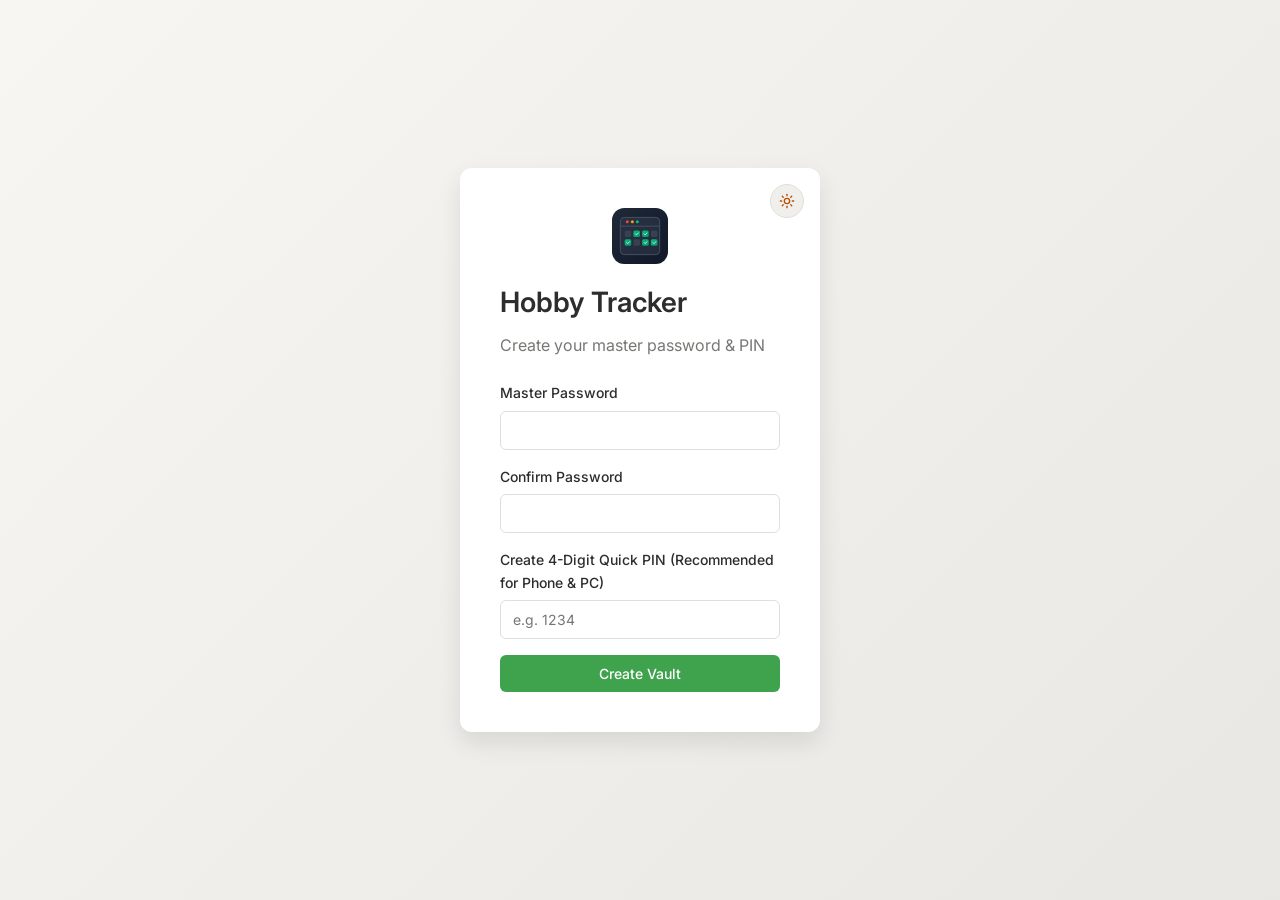
==== commit d4461c72: "Add warm candlelit dark mode and theme toggles across app shell" ====
--- a/index.html
+++ b/index.html
@@ -18,6 +18,20 @@
   <link rel="icon" type="image/png" sizes="512x512" href="./icons/icon-512.png">
   <link rel="apple-touch-icon" sizes="192x192" href="./icons/icon-192.png">
   <link rel="stylesheet" href="./css/style.css">
+  <script>
+    (function () {
+      try {
+        var saved = localStorage.getItem('hobby_theme');
+        var theme = saved === 'dark' ? 'dark' : 'light';
+        document.documentElement.setAttribute('data-theme', theme);
+        if (theme === 'dark') {
+          document.documentElement.classList.add('dark');
+          var meta = document.querySelector('meta[name="theme-color"]');
+          if (meta) meta.setAttribute('content', '#151311');
+        }
+      } catch (_) {}
+    })();
+  </script>
   <link rel="preconnect" href="https://fonts.googleapis.com">
   <link rel="preconnect" href="https://fonts.gstatic.com" crossorigin>
   <link href="https://fonts.googleapis.com/css2?family=Inter:wght@400;500;600;700&family=Lora:ital@1&family=JetBrains+Mono:wght@400;500&display=swap" rel="stylesheet">
@@ -27,6 +41,14 @@
   <div id="login-screen" class="screen">
     <div class="login-container">
       <div class="login-card">
+        <button type="button" id="login-theme-btn" class="theme-icon-toggle login-theme-toggle" data-theme-toggle role="switch" aria-checked="false" aria-label="Toggle dark mode" title="Toggle warm dark mode">
+          <span class="theme-glyph-sun" aria-hidden="true">
+            <svg width="16" height="16" viewBox="0 0 24 24" fill="none" stroke="currentColor" stroke-width="2" stroke-linecap="round" stroke-linejoin="round"><circle cx="12" cy="12" r="4"/><path d="M12 2v2"/><path d="M12 20v2"/><path d="m4.93 4.93 1.41 1.41"/><path d="m17.66 17.66 1.41 1.41"/><path d="M2 12h2"/><path d="M20 12h2"/><path d="m6.34 17.66-1.41 1.41"/><path d="m19.07 4.93-1.41 1.41"/></svg>
+          </span>
+          <span class="theme-glyph-moon" aria-hidden="true">
+            <svg width="16" height="16" viewBox="0 0 24 24" fill="none" stroke="currentColor" stroke-width="2" stroke-linecap="round" stroke-linejoin="round"><path d="M12 3a6 6 0 0 0 9 9 9 9 0 1 1-9-9Z"/></svg>
+          </span>
+        </button>
         <div class="app-brand-icon">
           <img src="./icons/icon.svg" alt="Hobby Tracker Logo" width="56" height="56">
         </div>
@@ -90,9 +112,19 @@
     <header class="mobile-topbar">
       <button id="mobile-menu-btn" class="btn btn-icon" title="Toggle Menu">☰</button>
       <span class="mobile-brand">Hobby Tracker</span>
-      <div id="mobile-sync-badge" class="sync-badge" title="Sync status">
-        <span class="sync-dot"></span>
-        <span class="sync-text">Synced</span>
+      <div class="mobile-topbar-actions">
+        <button type="button" id="mobile-theme-btn" class="theme-icon-toggle" data-theme-toggle role="switch" aria-checked="false" aria-label="Toggle dark mode" title="Toggle warm dark mode">
+          <span class="theme-glyph-sun" aria-hidden="true">
+            <svg width="15" height="15" viewBox="0 0 24 24" fill="none" stroke="currentColor" stroke-width="2" stroke-linecap="round" stroke-linejoin="round"><circle cx="12" cy="12" r="4"/><path d="M12 2v2"/><path d="M12 20v2"/><path d="m4.93 4.93 1.41 1.41"/><path d="m17.66 17.66 1.41 1.41"/><path d="M2 12h2"/><path d="M20 12h2"/><path d="m6.34 17.66-1.41 1.41"/><path d="m19.07 4.93-1.41 1.41"/></svg>
+          </span>
+          <span class="theme-glyph-moon" aria-hidden="true">
+            <svg width="15" height="15" viewBox="0 0 24 24" fill="none" stroke="currentColor" stroke-width="2" stroke-linecap="round" stroke-linejoin="round"><path d="M12 3a6 6 0 0 0 9 9 9 9 0 1 1-9-9Z"/></svg>
+          </span>
+        </button>
+        <div id="mobile-sync-badge" class="sync-badge" title="Sync status">
+          <span class="sync-dot"></span>
+          <span class="sync-text">Synced</span>
+        </div>
       </div>
     </header>
 
@@ -124,6 +156,10 @@
           <span class="nav-icon">✓</span>
           <span>Tasks</span>
         </button>
+        <button class="nav-item" data-view="goals">
+          <span class="nav-icon">🎯</span>
+          <span>Goals</span>
+        </button>
         <button class="nav-item" data-view="diary">
           <span class="nav-icon">📖</span>
           <span>Diary</span>
@@ -135,6 +171,24 @@
       </nav>
 
       <div class="sidebar-footer">
+        <button type="button" id="theme-toggle-btn" class="theme-toggle-btn" data-theme-toggle role="switch" aria-checked="false" aria-label="Toggle warm dark mode" title="Switch between Warm Paper and Candlelit Dark">
+          <span class="theme-toggle-label-group">
+            <span class="theme-toggle-status-icon" aria-hidden="true">
+              <svg class="theme-glyph-sun" width="15" height="15" viewBox="0 0 24 24" fill="none" stroke="currentColor" stroke-width="2" stroke-linecap="round" stroke-linejoin="round"><circle cx="12" cy="12" r="4"/><path d="M12 2v2"/><path d="M12 20v2"/><path d="m4.93 4.93 1.41 1.41"/><path d="m17.66 17.66 1.41 1.41"/><path d="M2 12h2"/><path d="M20 12h2"/><path d="m6.34 17.66-1.41 1.41"/><path d="m19.07 4.93-1.41 1.41"/></svg>
+              <svg class="theme-glyph-moon" width="15" height="15" viewBox="0 0 24 24" fill="none" stroke="currentColor" stroke-width="2" stroke-linecap="round" stroke-linejoin="round"><path d="M12 3a6 6 0 0 0 9 9 9 9 0 1 1-9-9Z"/></svg>
+            </span>
+            <span class="theme-toggle-text">Warm Light</span>
+          </span>
+          <span class="theme-switch-track" aria-hidden="true">
+            <span class="theme-switch-track-icon track-sun">
+              <svg width="10" height="10" viewBox="0 0 24 24" fill="none" stroke="currentColor" stroke-width="2.2" stroke-linecap="round"><circle cx="12" cy="12" r="4"/><path d="M12 2v2m0 16v2M4.93 4.93l1.41 1.41m11.32 11.32 1.41 1.41M2 12h2m16 0h2M6.34 17.66l-1.41 1.41m12.73-12.73-1.41 1.41"/></svg>
+            </span>
+            <span class="theme-switch-track-icon track-moon">
+              <svg width="10" height="10" viewBox="0 0 24 24" fill="none" stroke="currentColor" stroke-width="2.2" stroke-linecap="round"><path d="M12 3a6 6 0 0 0 9 9 9 9 0 1 1-9-9Z"/></svg>
+            </span>
+            <span class="theme-switch-thumb"></span>
+          </span>
+        </button>
         <button id="lock-btn" class="btn btn-secondary btn-small" title="Lock Vault">🔒 Lock Vault</button>
       </div>
     </aside>
@@ -146,6 +200,14 @@
       <div id="collapsed-topbar" class="collapsed-topbar">
         <button type="button" id="sidebar-expand-btn" class="btn btn-icon" title="Show sidebar" aria-label="Show sidebar">☰</button>
         <span class="collapsed-topbar-title">Hobby Tracker</span>
+        <button type="button" id="collapsed-theme-btn" class="theme-icon-toggle collapsed-theme-toggle" data-theme-toggle role="switch" aria-checked="false" aria-label="Toggle dark mode" title="Toggle warm dark mode">
+          <span class="theme-glyph-sun" aria-hidden="true">
+            <svg width="15" height="15" viewBox="0 0 24 24" fill="none" stroke="currentColor" stroke-width="2" stroke-linecap="round" stroke-linejoin="round"><circle cx="12" cy="12" r="4"/><path d="M12 2v2"/><path d="M12 20v2"/><path d="m4.93 4.93 1.41 1.41"/><path d="m17.66 17.66 1.41 1.41"/><path d="M2 12h2"/><path d="M20 12h2"/><path d="m6.34 17.66-1.41 1.41"/><path d="m19.07 4.93-1.41 1.41"/></svg>
+          </span>
+          <span class="theme-glyph-moon" aria-hidden="true">
+            <svg width="15" height="15" viewBox="0 0 24 24" fill="none" stroke="currentColor" stroke-width="2" stroke-linecap="round" stroke-linejoin="round"><path d="M12 3a6 6 0 0 0 9 9 9 9 0 1 1-9-9Z"/></svg>
+          </span>
+        </button>
       </div>
 
       <!-- Top Quote Banner (Permanent across all views) -->
@@ -244,6 +306,104 @@
             <div id="tasks-empty-state" class="empty-state">
               <p>No tasks yet. Add one above!</p>
             </div>
+          </div>
+        </div>
+      </div>
+
+      <!-- Goals View (Life Horizons & Goals) -->
+      <div id="view-goals" class="view">
+        <div class="view-header">
+          <div class="view-title-block">
+            <h1>Goals &amp; Horizons</h1>
+            <span class="goals-subtitle">Organizing aspirations by cadence — from everyday momentum to lifelong visions</span>
+          </div>
+          <div class="goals-view-actions">
+            <div class="goals-filter-group" id="goals-filter-group">
+              <button type="button" class="goal-filter-btn active" data-filter="all">All Horizons</button>
+              <button type="button" class="goal-filter-btn" data-filter="quick">⚡ Quick (1–7d)</button>
+              <button type="button" class="goal-filter-btn" data-filter="mid">🚀 Mid-Term (1–6m)</button>
+              <button type="button" class="goal-filter-btn" data-filter="long">🌟 Long-Term (1–5y)</button>
+            </div>
+            <button type="button" id="add-goal-btn" class="btn btn-primary btn-small">+ Add Goal</button>
+          </div>
+        </div>
+
+        <!-- Goals Metric Summary Strip -->
+        <div class="goals-summary-strip">
+          <div class="goal-summary-card">
+            <div class="goal-summary-info">
+              <span class="goal-summary-label">Quick Goals</span>
+              <div class="goal-summary-value"><span id="summary-quick-count">0</span> <small>active</small></div>
+              <span class="goal-summary-hint">1–7 Day Momentum</span>
+            </div>
+            <div class="goal-summary-icon icon-quick">⚡</div>
+          </div>
+          <div class="goal-summary-card">
+            <div class="goal-summary-info">
+              <span class="goal-summary-label">Mid-Term Goals</span>
+              <div class="goal-summary-value"><span id="summary-mid-count">0</span> <small>active</small></div>
+              <span class="goal-summary-hint">1–6 Month Milestones</span>
+            </div>
+            <div class="goal-summary-icon icon-mid">🚀</div>
+          </div>
+          <div class="goal-summary-card">
+            <div class="goal-summary-info">
+              <span class="goal-summary-label">Long-Term Goals</span>
+              <div class="goal-summary-value"><span id="summary-long-count">0</span> <small>active</small></div>
+              <span class="goal-summary-hint">1–5 Year Visions</span>
+            </div>
+            <div class="goal-summary-icon icon-long">🌟</div>
+          </div>
+        </div>
+
+        <!-- 3-Column Horizon Grid -->
+        <div class="goals-horizon-grid">
+          <!-- Column 1: Quick Goals -->
+          <div class="goal-column" id="goal-col-quick">
+            <div class="goal-column-header">
+              <div class="goal-column-title-wrap">
+                <span class="goal-col-indicator indicator-quick"></span>
+                <h2>Quick Goals</h2>
+                <span class="goal-col-cadence">(1–7 Days)</span>
+              </div>
+              <span class="goal-count-badge badge-quick" id="quick-badge">0 Active</span>
+            </div>
+            <div class="goal-cards-list" id="quick-goals-list">
+              <!-- Cards rendered dynamically -->
+            </div>
+            <button type="button" class="btn-propose-goal" data-category="quick">+ Add Quick Goal</button>
+          </div>
+
+          <!-- Column 2: Mid-Term Goals -->
+          <div class="goal-column" id="goal-col-mid">
+            <div class="goal-column-header">
+              <div class="goal-column-title-wrap">
+                <span class="goal-col-indicator indicator-mid"></span>
+                <h2>Mid-Term Goals</h2>
+                <span class="goal-col-cadence">(1–6 Months)</span>
+              </div>
+              <span class="goal-count-badge badge-mid" id="mid-badge">0 Active</span>
+            </div>
+            <div class="goal-cards-list" id="mid-goals-list">
+              <!-- Cards rendered dynamically -->
+            </div>
+            <button type="button" class="btn-propose-goal" data-category="mid">+ Add Mid-Term Goal</button>
+          </div>
+
+          <!-- Column 3: Long-Term Goals -->
+          <div class="goal-column" id="goal-col-long">
+            <div class="goal-column-header">
+              <div class="goal-column-title-wrap">
+                <span class="goal-col-indicator indicator-long"></span>
+                <h2>Long-Term Goals</h2>
+                <span class="goal-col-cadence">(1–5 Years)</span>
+              </div>
+              <span class="goal-count-badge badge-long" id="long-badge">0 Active</span>
+            </div>
+            <div class="goal-cards-list" id="long-goals-list">
+              <!-- Cards rendered dynamically -->
+            </div>
+            <button type="button" class="btn-propose-goal" data-category="long">+ Add Long-Term Goal</button>
           </div>
         </div>
       </div>
@@ -325,6 +485,46 @@
           <h1>Settings</h1>
         </div>
         <div class="settings-content">
+          <!-- Appearance & Theme Section -->
+          <div class="settings-section appearance-section">
+            <h3>Appearance &amp; Ambience</h3>
+            <p class="settings-description">
+              Switch between sun-lit Warm Paper and cozy Candlelit Dark workspace tones.
+            </p>
+            <div class="theme-swatch-grid" role="radiogroup" aria-label="Theme selection">
+              <button type="button" class="theme-swatch-card active" data-theme-choice="light" aria-pressed="true">
+                <div class="theme-swatch-preview preview-light" aria-hidden="true">
+                  <span class="swatch-bar"></span>
+                  <div class="swatch-dots">
+                    <span class="swatch-dot" style="background:#3fa34d;"></span>
+                    <span class="swatch-dot" style="background:#e5dfd5;"></span>
+                    <span class="swatch-dot" style="background:#2d2d2d;"></span>
+                  </div>
+                </div>
+                <div class="theme-swatch-meta">
+                  <span class="theme-swatch-name">Warm Paper</span>
+                  <span class="theme-swatch-desc">Daylight notebook</span>
+                </div>
+                <span class="theme-swatch-check" aria-hidden="true">✓</span>
+              </button>
+              <button type="button" class="theme-swatch-card" data-theme-choice="dark" aria-pressed="false">
+                <div class="theme-swatch-preview preview-dark" aria-hidden="true">
+                  <span class="swatch-bar"></span>
+                  <div class="swatch-dots">
+                    <span class="swatch-dot" style="background:#4eb85d;"></span>
+                    <span class="swatch-dot" style="background:#e5a952;"></span>
+                    <span class="swatch-dot" style="background:#efe9e0;"></span>
+                  </div>
+                </div>
+                <div class="theme-swatch-meta">
+                  <span class="theme-swatch-name">Candlelit Dark</span>
+                  <span class="theme-swatch-desc">Warm espresso &amp; amber</span>
+                </div>
+                <span class="theme-swatch-check" aria-hidden="true">✓</span>
+              </button>
+            </div>
+          </div>
+
           <!-- Encrypted Cloud Sync Section -->
           <div class="settings-section">
             <h3>Encrypted Cloud Sync (GitHub Gist)</h3>
@@ -427,7 +627,7 @@
               Hobby Tracker automatically checks for and installs new updates every time you open the app on PC and Android.
             </p>
             <div class="update-info-row">
-              <span class="app-version-badge">Version 3.4</span>
+              <span class="app-version-badge">Version 3.7</span>
               <button type="button" id="check-updates-btn" class="btn btn-secondary btn-small">Check for Updates Now</button>
             </div>
             <div id="update-status-msg" class="sync-status-message" style="display:none;"></div>
@@ -505,6 +705,62 @@
         <button id="archive-task-btn" class="btn btn-secondary" style="display:none;">Archive</button>
         <button id="delete-task-btn" class="btn btn-danger" style="display:none;">Delete</button>
         <button id="save-task-btn" class="btn btn-primary">Save</button>
+      </div>
+    </div>
+  </div>
+
+  <!-- Goal Modal -->
+  <div id="goal-modal" class="modal" style="display:none;">
+    <div class="modal-content goal-modal-content">
+      <div class="modal-header">
+        <h2 id="goal-modal-title">Add Goal</h2>
+        <button class="modal-close" id="goal-modal-close">&times;</button>
+      </div>
+      <div class="modal-body">
+        <div class="input-group">
+          <label for="goal-title">Goal Title</label>
+          <input type="text" id="goal-title" placeholder="e.g. Morning Sunlight Routine, Run 10K, Build Eco Cottage..." required>
+        </div>
+        <div class="input-group">
+          <label>Horizon / Cadence</label>
+          <div class="goal-horizon-radios">
+            <label class="goal-radio-item">
+              <input type="radio" name="goal-category-radio" value="quick" checked>
+              <span>⚡ Quick Goal (1–7 Days)</span>
+            </label>
+            <label class="goal-radio-item">
+              <input type="radio" name="goal-category-radio" value="mid">
+              <span>🚀 Mid-Term Goal (1–6 Months)</span>
+            </label>
+            <label class="goal-radio-item">
+              <input type="radio" name="goal-category-radio" value="long">
+              <span>🌟 Long-Term Goal (1–5 Years)</span>
+            </label>
+          </div>
+        </div>
+        <div class="input-row-flex">
+          <div class="input-group flex-1">
+            <label for="goal-tag">Area / Tag</label>
+            <input type="text" id="goal-tag" placeholder="e.g. Health, Career, Mindfulness, Learning">
+          </div>
+          <div class="input-group flex-1">
+            <label for="goal-target-date">Target Timeline</label>
+            <input type="text" id="goal-target-date" placeholder="e.g. This Sunday, 8 weeks left, 2026–2028">
+          </div>
+        </div>
+        <div class="input-group">
+          <label for="goal-description">Description / Vision Notes (Optional)</label>
+          <textarea id="goal-description" rows="2" placeholder="Why does this matter? What does success feel like?"></textarea>
+        </div>
+        <div class="input-group">
+          <label for="goal-milestones">Milestones / Steps (one per line)</label>
+          <textarea id="goal-milestones" rows="3" placeholder="Drink 500ml water upon waking&#10;10-min sunlight walk&#10;No screen first 30 mins"></textarea>
+          <small class="field-hint">Each line creates an interactive checklist milestone on the goal card.</small>
+        </div>
+      </div>
+      <div class="modal-footer">
+        <button id="delete-goal-btn" class="btn btn-danger" style="display:none;">Delete</button>
+        <button id="save-goal-btn" class="btn btn-primary">Save Goal</button>
       </div>
     </div>
   </div>
--- a/css/style.css
+++ b/css/style.css
@@ -19,8 +19,13 @@
   --done: #3fa34d;
   --missed: #e03e3e;
   --shadow: 0 1px 3px rgba(0,0,0,0.08), 0 1px 2px rgba(0,0,0,0.06);
+  --shadow-sm: 0 1px 3px rgba(0,0,0,0.05);
   --shadow-lg: 0 10px 25px rgba(0,0,0,0.1);
+  --surface-elevated: #ffffff;
+  --surface-hover: #eae8e4;
+  --amber-glow: #b45309;
   --radius: 6px;
+  --radius-sm: 4px;
   --font: 'Inter', -apple-system, BlinkMacSystemFont, sans-serif;
   --font-serif: 'Lora', Georgia, serif;
   --font-mono: 'JetBrains Mono', 'Courier New', monospace;
@@ -115,6 +120,7 @@
 }
 
 .login-card {
+  position: relative;
   background: var(--surface);
   padding: 40px;
   border-radius: 12px;
@@ -151,6 +157,12 @@
   border-radius: var(--radius);
   font-size: 14px;
   transition: border-color 0.15s;
+}
+
+.input-group input[type="color"] {
+  height: 42px;
+  padding: 4px;
+  cursor: pointer;
 }
 
 .input-group input:focus {
@@ -237,8 +249,11 @@
 }
 
 .sidebar-footer {
-  padding: 16px;
+  padding: 14px 16px 16px;
   border-top: 1px solid var(--border);
+  display: flex;
+  flex-direction: column;
+  gap: 10px;
 }
 
 .sidebar-footer .btn {
@@ -482,33 +497,32 @@
 .streak-badge {
   display: inline-flex;
   align-items: center;
+  justify-content: center;
   gap: 3px;
   font-size: 11px;
   font-weight: 700;
-  padding: 2px 7px;
-  border-radius: 12px;
-  background: rgba(245, 158, 11, 0.12);
-  color: #b45309;
-  border: 1px solid rgba(245, 158, 11, 0.28);
+  line-height: 1;
+  padding: 3px 6px;
+  border-radius: 6px;
   white-space: nowrap;
   user-select: none;
   -webkit-user-select: none;
   font-variant-numeric: tabular-nums;
-  transition: all 0.2s ease;
+  flex-shrink: 0;
+  transition: all 0.15s ease;
 }
 
 .habit-streak.active {
-  background: linear-gradient(135deg, rgba(239, 68, 68, 0.15), rgba(245, 158, 11, 0.2));
+  background: #fef2f2;
   color: #dc2626;
-  border-color: rgba(239, 68, 68, 0.35);
-  box-shadow: 0 1px 3px rgba(239, 68, 68, 0.12);
+  border: 1px solid #fecaca;
+  box-shadow: 0 1px 2px rgba(220, 38, 38, 0.08);
 }
 
 .habit-streak.zero {
-  opacity: 0.55;
-  background: rgba(0, 0, 0, 0.04);
-  color: var(--text-muted);
-  border-color: transparent;
+  background: #f4f4f5;
+  color: #a1a1aa;
+  border: 1px solid #e4e4e7;
 }
 
 .day-cell {
@@ -547,23 +561,27 @@
   display: flex;
   align-items: center;
   justify-content: center;
-  font-size: 18px;
+  font-size: 16px;
   font-weight: 600;
   color: white;
   user-select: none;
   -webkit-user-select: none;
   -webkit-touch-callout: none;
   touch-action: manipulation;
-}
-  color: white;
+  transition: transform 0.12s ease, background-color 0.12s ease;
 }
 
 .cell-status.done {
   background: var(--done);
+  color: white;
 }
 
 .cell-status.missed {
-  background: var(--missed);
+  background: #fee2e2;
+  color: #dc2626;
+  border: 1.5px solid #f87171;
+  font-size: 13px;
+  font-weight: 700;
 }
 
 .cell-status.empty {
@@ -1181,6 +1199,12 @@
   font-size: 16px;
 }
 
+.mobile-topbar-actions {
+  display: flex;
+  align-items: center;
+  gap: 10px;
+}
+
 .sidebar-backdrop {
   display: none;
   position: fixed;
@@ -1226,8 +1250,14 @@
 
 /* === RESPONSIVE FOR MOBILE / ANDROID === */
 @media (max-width: 768px) {
+  #app {
+    flex-direction: column;
+  }
+
   .mobile-topbar {
     display: flex;
+    width: 100%;
+    flex-shrink: 0;
   }
 
   .mobile-only {
@@ -1257,7 +1287,9 @@
 
   .main-content {
     padding: 12px;
+    width: 100%;
     max-width: 100vw;
+    max-height: none;
     overflow-x: hidden;
   }
 
@@ -1850,39 +1882,145 @@
   font-weight: 800;
 }
 
-/* === TOP CALENDAR BAR FOR DIARY === */
+/* === TOP CALENDAR BAR FOR DIARY (COMPACT & SLEEK) === */
 .diary-top-calendar-bar {
   display: flex;
   flex-wrap: wrap;
   align-items: center;
   justify-content: space-between;
-  gap: 12px;
+  gap: 8px 14px;
   background: var(--surface);
   border: 1px solid var(--border);
-  border-radius: var(--radius);
-  padding: 12px 18px;
-  margin-bottom: 20px;
-  box-shadow: var(--shadow-sm);
+  border-radius: var(--radius-sm);
+  padding: 8px 14px;
+  margin: 0 auto 14px;
+  box-shadow: 0 1px 3px rgba(0, 0, 0, 0.03);
   width: 100%;
-}
-
-.diary-top-date-stepper {
+  max-width: 980px;
+}
+
+.diary-calendar-nav {
   display: flex;
   align-items: center;
   gap: 6px;
-}
-
-.diary-date-input {
-  padding: 5px 10px;
+  margin-bottom: 0;
+}
+
+.diary-month-year-picker {
+  display: flex;
+  gap: 4px;
+}
+
+.diary-select {
+  padding: 3px 8px;
+  font-size: 12px;
+  font-weight: 500;
   border: 1px solid var(--border);
   border-radius: var(--radius-sm);
-  font-size: 13px;
+  background: var(--surface-alt);
+  color: var(--text);
+  height: 28px;
+}
+
+.diary-top-date-stepper {
+  display: flex;
+  align-items: center;
+  gap: 4px;
+}
+
+.diary-date-input {
+  padding: 3px 8px;
+  border: 1px solid var(--border);
+  border-radius: var(--radius-sm);
+  font-size: 12px;
   background: var(--surface-alt);
   color: var(--text);
   font-weight: 500;
-}
-
-/* === DIARY BOOK / JOURNAL SPREAD === */
+  height: 28px;
+}
+
+/* Small, delicate mini-calendar */
+.diary-mini-calendar {
+  flex: 0 0 176px;
+  width: 176px;
+  margin-left: auto;
+}
+
+.mini-cal-weekdays {
+  display: grid;
+  grid-template-columns: repeat(7, 1fr);
+  text-align: center;
+  font-size: 9.5px;
+  font-weight: 700;
+  color: var(--text-muted);
+  margin-bottom: 2px;
+}
+
+.mini-cal-day-name {
+  padding: 1px 0;
+}
+
+.mini-cal-days {
+  display: grid;
+  grid-template-columns: repeat(7, 1fr);
+  gap: 1px;
+}
+
+.mini-cal-day {
+  aspect-ratio: 1;
+  width: 22px;
+  height: 22px;
+  min-height: 20px;
+  display: flex;
+  align-items: center;
+  justify-content: center;
+  font-size: 10.5px;
+  border-radius: 3px;
+  border: none;
+  background: transparent;
+  color: var(--text);
+  cursor: pointer;
+  position: relative;
+  padding: 0;
+  transition: all 0.15s ease;
+}
+
+.mini-cal-day:hover:not(.empty) {
+  background: var(--surface-alt);
+}
+
+.mini-cal-day.empty {
+  cursor: default;
+}
+
+.mini-cal-day.today {
+  font-weight: bold;
+  color: var(--primary);
+  background: rgba(63, 163, 77, 0.12);
+  box-shadow: inset 0 0 0 1px rgba(63, 163, 77, 0.35);
+}
+
+.mini-cal-day.selected {
+  background: var(--primary) !important;
+  color: #fff !important;
+  font-weight: bold;
+}
+
+.mini-cal-day.has-entry::after {
+  content: '';
+  position: absolute;
+  bottom: 1.5px;
+  width: 3px;
+  height: 3px;
+  border-radius: 50%;
+  background: var(--primary);
+}
+
+.mini-cal-day.selected.has-entry::after {
+  background: #fff;
+}
+
+/* === DIARY BOOK / REAL JOURNAL SPREAD === */
 .diary-book-wrapper {
   display: flex;
   justify-content: center;
@@ -1892,18 +2030,21 @@
 .diary-book {
   position: relative;
   width: 100%;
-  max-width: 860px;
-  min-height: 580px;
+  max-width: 980px;
+  min-height: 820px;
   background: #fdfbf7;
   border: 1px solid #e7e2d9;
-  border-radius: 8px 14px 14px 8px;
+  border-radius: 6px 16px 16px 6px;
   box-shadow: 
-    -4px 0 0 #dcd4c8,
-    -8px 0 0 #c8bfae,
-    0 12px 35px rgba(0, 0, 0, 0.08),
-    0 2px 6px rgba(0, 0, 0, 0.04);
-  padding: 36px 42px;
+    -5px 0 0 #d7cec1,
+    -10px 0 0 #c4b7a4,
+    -14px 0 0 #b3a693,
+    0 16px 45px rgba(0, 0, 0, 0.08),
+    0 2px 8px rgba(0, 0, 0, 0.04);
+  padding: 36px 44px 28px;
   margin: 0 auto;
+  display: flex;
+  flex-direction: column;
 }
 
 .book-spine {
@@ -1911,104 +2052,182 @@
   top: 0;
   left: 0;
   bottom: 0;
-  width: 14px;
-  background: linear-gradient(to right, rgba(0,0,0,0.12), rgba(0,0,0,0.02) 80%, transparent);
-  border-radius: 8px 0 0 8px;
+  width: 16px;
+  background: linear-gradient(to right, rgba(0,0,0,0.14), rgba(0,0,0,0.02) 80%, transparent);
+  border-radius: 6px 0 0 6px;
   pointer-events: none;
 }
 
 .book-ribbon {
   position: absolute;
   top: -12px;
-  right: 48px;
-  width: 22px;
-  height: 48px;
+  right: 56px;
+  width: 24px;
+  height: 52px;
   background: #d94a4a;
   border-radius: 2px 2px 0 0;
-  box-shadow: 0 4px 8px rgba(0,0,0,0.2);
+  box-shadow: 0 4px 10px rgba(0,0,0,0.22);
   clip-path: polygon(0 0, 100% 0, 100% 100%, 50% 82%, 0 100%);
+  z-index: 5;
+}
+
+.book-page {
+  position: relative;
+  flex: 1;
+  display: flex;
+  flex-direction: column;
+  width: 100%;
+}
+
+/* Authentic red notebook margin guide line */
+.book-page::before {
+  content: '';
+  position: absolute;
+  top: 0;
+  bottom: 0;
+  left: 72px;
+  width: 1.5px;
+  background: rgba(225, 95, 95, 0.28);
+  pointer-events: none;
+  z-index: 2;
 }
 
 .book-page-header {
   display: flex;
   justify-content: space-between;
   align-items: flex-start;
-  padding-bottom: 16px;
-  margin-bottom: 20px;
-  border-bottom: 2px solid #ebe5db;
+  padding-left: 88px;
+  padding-bottom: 14px;
+  margin-bottom: 16px;
+  border-bottom: 2px solid #ede7dc;
+}
+
+.book-date-display {
+  display: flex;
+  flex-direction: column;
+  gap: 2px;
 }
 
 .book-date-title {
   display: block;
-  font-size: 24px;
+  font-size: 26px;
   font-weight: 700;
-  font-family: Georgia, 'Times New Roman', serif;
-  color: #2c2523;
+  font-family: 'Lora', Georgia, 'Times New Roman', serif;
+  color: #2a2421;
   letter-spacing: -0.2px;
 }
 
 .book-quote-sub {
   display: block;
   font-size: 13px;
-  color: #8c827a;
+  color: #8c8279;
   font-style: italic;
-  margin-top: 4px;
 }
 
 .book-corner-decor {
-  font-size: 22px;
-  opacity: 0.6;
+  font-size: 24px;
+  opacity: 0.65;
 }
 
 .book-entry-section {
+  flex: 1;
+  display: flex;
+  flex-direction: column;
+  width: 100%;
   background: transparent !important;
   padding: 0 !important;
-  margin-bottom: 24px !important;
-}
-
-.book-lined-textarea {
+  margin-bottom: 0 !important;
+}
+
+.diary-section .book-lined-textarea {
   width: 100%;
-  min-height: 280px;
-  padding: 12px 14px;
-  font-size: 15px;
+  flex: 1;
+  min-height: 620px;
+  padding: 6px 20px 6px 88px;
+  font-size: 16px;
   line-height: 32px;
-  font-family: Georgia, 'Times New Roman', serif;
-  color: #2b2b2b;
+  font-family: 'Lora', Georgia, 'Times New Roman', serif;
+  color: #2b2623;
   background: repeating-linear-gradient(
     transparent,
     transparent 31px,
-    #ede7dd 31px,
-    #ede7dd 32px
+    #e5ded3 31px,
+    #e5ded3 32px
   );
   border: none;
   outline: none;
   resize: vertical;
 }
 
-.book-lined-textarea:focus {
+.diary-section .book-lined-textarea:focus {
   background: repeating-linear-gradient(
     transparent,
     transparent 31px,
-    #e2dbcf 31px,
-    #e2dbcf 32px
+    #ded6ca 31px,
+    #ded6ca 32px
   );
 }
 
+.diary-section .book-lined-textarea::placeholder {
+  color: #a89f94;
+  font-style: italic;
+  font-size: 15px;
+}
+
+/* Mood Section as authentic bottom journal footer */
 .book-mood-section {
-  background: rgba(0, 0, 0, 0.02);
-  border: 1px dashed #ded7cc;
-  border-radius: var(--radius);
-  padding: 16px 20px;
+  background: transparent;
+  border: none;
+  border-top: 1px dashed #e2dbce;
+  border-radius: 0;
+  padding: 12px 16px 4px 88px;
+  margin-top: 14px;
+  display: flex;
+  align-items: center;
+  justify-content: space-between;
+  flex-wrap: wrap;
+  gap: 10px;
 }
 
 .book-mood-label {
-  display: block;
-  font-size: 12px;
+  display: inline-block;
+  font-size: 11.5px;
+  font-weight: 700;
+  text-transform: uppercase;
+  letter-spacing: 0.6px;
+  color: #84786e;
+  margin-bottom: 0;
+  margin-right: 10px;
+}
+
+.mood-selector {
+  display: inline-flex;
+  gap: 6px;
+  flex-wrap: wrap;
+}
+
+.mood-btn {
+  padding: 4px 11px;
+  font-size: 12.5px;
+  border-radius: 9999px;
+  background: #f3eee6;
+  border: 1px solid #ddd5c8;
+  color: #554c44;
+  cursor: pointer;
+  transition: all 0.15s ease;
+}
+
+.mood-btn:hover {
+  background: #ebe4d8;
+  border-color: #d0c7b8;
+}
+
+.mood-btn.active {
+  background: var(--primary) !important;
+  color: #ffffff !important;
+  border-color: var(--primary) !important;
   font-weight: 600;
-  text-transform: uppercase;
-  letter-spacing: 0.5px;
-  color: #7a6f66;
-  margin-bottom: 10px;
+  box-shadow: 0 2px 6px rgba(63, 163, 77, 0.25);
 }
 
 
@@ -2097,6 +2316,7 @@
 .calendar-table td.habit-label {
   min-width: 200px;
   max-width: 200px;
+  background: var(--surface) !important;
 }
 
 .calendar-table th.habit-header {
@@ -2104,19 +2324,37 @@
 }
 
 .calendar-table td.habit-label {
-  z-index: 4;
-  box-shadow: 1px 0 0 var(--border), 8px 0 12px -10px rgba(0, 0, 0, 0.18);
+  z-index: 5 !important;
+  background: var(--surface) !important;
+  box-shadow: 2px 0 6px -1px rgba(0, 0, 0, 0.12), 1px 0 0 var(--border);
 }
 
 .habit-label-content {
   position: relative;
+  display: flex;
+  align-items: center;
   gap: 6px;
+  width: 100%;
   padding-right: 18px;
 }
 
 .habit-icon {
-  width: 20px;
-  font-size: 16px;
+  width: 18px;
+  font-size: 15px;
+  display: inline-flex;
+  align-items: center;
+  justify-content: center;
+  flex-shrink: 0;
+}
+
+.habit-name {
+  font-size: 13.5px;
+  font-weight: 600;
+  color: var(--text);
+  overflow: hidden;
+  text-overflow: ellipsis;
+  white-space: nowrap;
+  flex: 1;
 }
 
 /* Compact, readable date headers */
@@ -2245,59 +2483,15 @@
   margin-bottom: 10px;
 }
 
-/* Diary top ribbon: keep the mini calendar compact instead of stretching
-   its day cells across the full page width. */
+/* Diary top ribbon: keep the mini calendar compact and elegant */
 .diary-top-calendar-bar {
-  display: flex;
-  flex-wrap: wrap;
-  align-items: center;
-  justify-content: space-between;
-  gap: 10px 18px;
-  padding: 12px 16px;
-  width: 100%;
-  max-width: 860px;
-  margin: 0 auto 20px;
-}
-
-.diary-calendar-nav {
-  display: flex;
-  flex: 0 1 auto;
-  flex-wrap: wrap;
-  align-items: center;
-  justify-content: flex-start;
-  gap: 8px;
-  margin-bottom: 0;
-}
-
-.diary-top-date-stepper {
-  flex: 0 1 auto;
-}
-
-.diary-mini-calendar {
-  flex: 0 0 224px;
-  width: 224px;
-  margin-left: auto;
-}
-
-.mini-cal-days {
-  gap: 1px;
-}
-
-.mini-cal-day {
-  font-size: 11.5px;
-  border-radius: 4px;
-}
-
-.mini-cal-day.today {
-  box-shadow: inset 0 0 0 1px rgba(63, 163, 77, 0.4);
+  max-width: 980px;
 }
 
 @media (max-width: 1000px) {
   .diary-mini-calendar {
-    flex-basis: 100%;
-    width: 100%;
-    max-width: 320px;
-    margin-left: 0;
+    flex-basis: auto;
+    margin-left: auto;
   }
 }
 
@@ -2403,39 +2597,46 @@
   }
 
   .mini-cal-day-name {
-    padding: 2px 0;
+    padding: 1px 0;
+    font-size: 9px;
   }
 
   .mini-cal-day {
-    aspect-ratio: auto;
-    height: 36px;
-    font-size: 12.5px;
-  }
-
-  /* Keep the journal comfortable to read and write on a phone. */
+    aspect-ratio: 1;
+    height: 22px;
+    font-size: 10px;
+  }
+
+  /* Keep the journal comfortable to read and write on a phone with authentic margin. */
   .diary-book {
-    padding: 24px 20px;
+    padding: 24px 16px 20px;
     border-radius: 6px 12px 12px 6px;
+    min-height: 620px;
     box-shadow:
       -3px 0 0 #dcd4c8,
       -6px 0 0 #c8bfae,
       0 10px 28px rgba(0, 0, 0, 0.08);
   }
 
+  .book-page::before {
+    left: 42px;
+  }
+
   .book-ribbon {
-    right: 32px;
+    right: 24px;
     width: 18px;
     height: 40px;
   }
 
   .book-page-header {
-    gap: 10px;
-    padding-bottom: 12px;
-    margin-bottom: 16px;
+    gap: 8px;
+    padding-left: 52px;
+    padding-bottom: 10px;
+    margin-bottom: 12px;
   }
 
   .book-date-title {
-    font-size: 18px;
+    font-size: 20px;
     line-height: 1.3;
   }
 
@@ -2443,15 +2644,1552 @@
     font-size: 18px;
   }
 
-  .book-lined-textarea {
-    min-height: 220px;
+  .diary-section .book-lined-textarea {
+    padding: 4px 12px 4px 52px;
+    min-height: 480px;
+    font-size: 15px;
   }
 
   .book-mood-section {
-    padding: 12px 14px;
+    padding: 10px 10px 4px 52px;
   }
 
   .mood-btn {
-    padding: 7px 11px;
-  }
-}
+    padding: 4px 8px;
+    font-size: 11.5px;
+  }
+}
+
+/* === GOALS VIEW & LIFE HORIZONS === */
+.goals-subtitle {
+  font-size: 13px;
+  color: var(--text-muted);
+  font-weight: 400;
+  margin-top: 2px;
+}
+
+.goals-view-actions {
+  display: flex;
+  align-items: center;
+  gap: 12px;
+  flex-wrap: wrap;
+}
+
+.goals-filter-group {
+  display: flex;
+  background: var(--surface-alt);
+  border: 1px solid var(--border);
+  padding: 3px;
+  border-radius: var(--radius-sm);
+  gap: 4px;
+}
+
+.goal-filter-btn {
+  background: transparent;
+  border: none;
+  padding: 5px 12px;
+  border-radius: 4px;
+  font-size: 12px;
+  font-weight: 500;
+  color: var(--text-muted);
+  cursor: pointer;
+  transition: all 0.15s ease;
+}
+
+.goal-filter-btn:hover {
+  color: var(--text);
+}
+
+.goal-filter-btn.active {
+  background: var(--surface);
+  color: var(--primary);
+  font-weight: 600;
+  box-shadow: 0 1px 3px rgba(0, 0, 0, 0.06);
+}
+
+/* Goals Summary Metrics Strip */
+.goals-summary-strip {
+  display: grid;
+  grid-template-columns: repeat(3, 1fr);
+  gap: 16px;
+  margin-bottom: 24px;
+}
+
+.goal-summary-card {
+  background: var(--surface);
+  border: 1px solid var(--border);
+  border-radius: var(--radius);
+  padding: 16px 20px;
+  display: flex;
+  align-items: center;
+  justify-content: space-between;
+  box-shadow: 0 1px 4px rgba(0, 0, 0, 0.03);
+  transition: transform 0.15s ease, box-shadow 0.15s ease;
+}
+
+.goal-summary-card:hover {
+  transform: translateY(-1px);
+  box-shadow: 0 4px 12px rgba(0, 0, 0, 0.05);
+}
+
+.goal-summary-info {
+  display: flex;
+  flex-direction: column;
+}
+
+.goal-summary-label {
+  font-size: 11px;
+  font-weight: 700;
+  text-transform: uppercase;
+  letter-spacing: 0.6px;
+  color: var(--text-muted);
+}
+
+.goal-summary-value {
+  font-size: 24px;
+  font-weight: 700;
+  color: var(--text);
+  margin: 2px 0;
+  display: flex;
+  align-items: baseline;
+  gap: 6px;
+}
+
+.goal-summary-value small {
+  font-size: 13px;
+  font-weight: 400;
+  color: var(--text-muted);
+}
+
+.goal-summary-hint {
+  font-size: 12px;
+  color: var(--primary);
+  font-weight: 500;
+}
+
+.goal-summary-icon {
+  width: 44px;
+  height: 44px;
+  border-radius: var(--radius);
+  display: flex;
+  align-items: center;
+  justify-content: center;
+  font-size: 22px;
+}
+
+.goal-summary-icon.icon-quick {
+  background: rgba(234, 179, 8, 0.12);
+  color: #ca8a04;
+}
+
+.goal-summary-icon.icon-mid {
+  background: rgba(59, 130, 246, 0.12);
+  color: #2563eb;
+}
+
+.goal-summary-icon.icon-long {
+  background: rgba(63, 163, 77, 0.14);
+  color: var(--primary);
+}
+
+/* 3-Column Horizon Grid */
+.goals-horizon-grid {
+  display: grid;
+  grid-template-columns: repeat(3, 1fr);
+  gap: 20px;
+  align-items: start;
+}
+
+.goal-column {
+  background: #fbf9f5;
+  border: 1px solid #e7e2d7;
+  border-radius: var(--radius);
+  padding: 18px 16px;
+  display: flex;
+  flex-direction: column;
+  gap: 14px;
+  min-height: 420px;
+}
+
+.goal-column-header {
+  display: flex;
+  align-items: center;
+  justify-content: space-between;
+  padding-bottom: 8px;
+  border-bottom: 1px solid #e8e2d8;
+}
+
+.goal-column-title-wrap {
+  display: flex;
+  align-items: center;
+  gap: 8px;
+}
+
+.goal-column-title-wrap h2 {
+  font-size: 16px;
+  font-weight: 700;
+  color: var(--text);
+  margin: 0;
+}
+
+.goal-col-indicator {
+  width: 8px;
+  height: 8px;
+  border-radius: 50%;
+}
+
+.indicator-quick {
+  background: #eab308;
+}
+
+.indicator-mid {
+  background: #3b82f6;
+}
+
+.indicator-long {
+  background: var(--primary);
+}
+
+.goal-col-cadence {
+  font-size: 11.5px;
+  color: var(--text-muted);
+  font-weight: 400;
+}
+
+.goal-count-badge {
+  font-size: 11px;
+  font-weight: 600;
+  padding: 2px 8px;
+  border-radius: 9999px;
+}
+
+.badge-quick {
+  background: rgba(234, 179, 8, 0.12);
+  color: #a16207;
+}
+
+.badge-mid {
+  background: rgba(59, 130, 246, 0.12);
+  color: #1d4ed8;
+}
+
+.badge-long {
+  background: rgba(63, 163, 77, 0.14);
+  color: #1e7029;
+}
+
+.goal-cards-list {
+  display: flex;
+  flex-direction: column;
+  gap: 12px;
+  flex: 1;
+}
+
+/* Empty State Card */
+.goal-empty-card {
+  background: rgba(0, 0, 0, 0.015);
+  border: 1px dashed #ded6c8;
+  border-radius: var(--radius-sm);
+  padding: 24px 16px;
+  text-align: center;
+  color: var(--text-muted);
+  font-size: 13px;
+  line-height: 1.5;
+}
+
+/* Goal Card */
+.goal-card {
+  background: #ffffff;
+  border: 1px solid #e8e2d7;
+  border-radius: 10px;
+  padding: 16px;
+  box-shadow: 0 2px 6px rgba(0, 0, 0, 0.03);
+  display: flex;
+  flex-direction: column;
+  gap: 10px;
+  transition: transform 0.15s ease, box-shadow 0.15s ease, border-color 0.15s ease;
+}
+
+.goal-card:hover {
+  transform: translateY(-1px);
+  box-shadow: 0 5px 15px rgba(0, 0, 0, 0.05);
+  border-color: #d8d0c2;
+}
+
+.goal-card.goal-completed {
+  background: #fafdfa;
+  border-color: rgba(63, 163, 77, 0.3);
+}
+
+.goal-card-header {
+  display: flex;
+  align-items: flex-start;
+  justify-content: space-between;
+  gap: 8px;
+}
+
+.goal-tags-row {
+  display: flex;
+  align-items: center;
+  gap: 6px;
+  flex-wrap: wrap;
+}
+
+.goal-tag-pill {
+  font-size: 11px;
+  font-weight: 600;
+  padding: 2px 8px;
+  border-radius: 4px;
+  background: #f1ede6;
+  color: #5d544b;
+}
+
+.goal-timeline-pill {
+  font-size: 11px;
+  color: #7a7064;
+  background: #f8f6f2;
+  padding: 2px 7px;
+  border-radius: 4px;
+  border: 1px solid #ebe5dc;
+}
+
+.goal-status-pill.completed {
+  font-size: 11px;
+  font-weight: 600;
+  padding: 2px 8px;
+  border-radius: 4px;
+  background: rgba(63, 163, 77, 0.15);
+  color: var(--primary);
+}
+
+.goal-card-actions {
+  display: flex;
+  align-items: center;
+  gap: 4px;
+}
+
+.btn-goal-action {
+  background: transparent;
+  border: none;
+  font-size: 14px;
+  color: var(--text-muted);
+  cursor: pointer;
+  padding: 2px 5px;
+  border-radius: 4px;
+  line-height: 1;
+}
+
+.btn-goal-action:hover {
+  background: var(--surface-alt);
+  color: var(--text);
+}
+
+.btn-delete-goal:hover {
+  color: var(--danger);
+}
+
+.goal-card-title {
+  font-size: 15px;
+  font-weight: 600;
+  color: var(--text);
+  margin: 0;
+  line-height: 1.35;
+}
+
+.goal-card.goal-completed .goal-card-title {
+  text-decoration: line-through;
+  color: var(--text-muted);
+}
+
+.goal-card-desc {
+  font-size: 13px;
+  color: var(--text-muted);
+  margin: 0;
+  line-height: 1.45;
+}
+
+/* Progress bar inside card */
+.goal-progress-wrap {
+  display: flex;
+  flex-direction: column;
+  gap: 4px;
+  margin-top: 2px;
+}
+
+.goal-progress-meta {
+  display: flex;
+  justify-content: space-between;
+  align-items: center;
+  font-size: 11.5px;
+  color: var(--text-muted);
+}
+
+.progress-percent {
+  font-weight: 600;
+  color: var(--primary);
+}
+
+.goal-progress-bar {
+  width: 100%;
+  height: 6px;
+  background: #efece5;
+  border-radius: 9999px;
+  overflow: hidden;
+}
+
+.goal-progress-fill {
+  height: 100%;
+  background: var(--primary);
+  border-radius: 9999px;
+  transition: width 0.3s ease;
+}
+
+/* Milestones Checklist */
+.goal-milestones-list {
+  display: flex;
+  flex-direction: column;
+  gap: 6px;
+  margin-top: 4px;
+  padding-top: 6px;
+  border-top: 1px dashed #eee8df;
+}
+
+.goal-milestone-item {
+  display: flex;
+  align-items: flex-start;
+  gap: 8px;
+  font-size: 13px;
+  color: var(--text);
+  cursor: pointer;
+  user-select: none;
+  line-height: 1.35;
+}
+
+.goal-milestone-check {
+  margin-top: 2px;
+  width: 16px;
+  height: 16px;
+  accent-color: var(--primary);
+  cursor: pointer;
+}
+
+.goal-milestone-item.done .milestone-text {
+  text-decoration: line-through;
+  color: var(--text-muted);
+}
+
+/* Card footer */
+.goal-card-footer {
+  display: flex;
+  align-items: center;
+  justify-content: flex-end;
+  margin-top: 4px;
+}
+
+.btn-toggle-goal-complete {
+  background: transparent;
+  border: 1px solid #ded7cc;
+  border-radius: 4px;
+  font-size: 11.5px;
+  font-weight: 500;
+  color: #6a6156;
+  padding: 3px 8px;
+  cursor: pointer;
+  transition: all 0.15s ease;
+}
+
+.btn-toggle-goal-complete:hover {
+  background: var(--surface-alt);
+  border-color: #c4baa9;
+  color: var(--text);
+}
+
+.goal-card.goal-completed .btn-toggle-goal-complete {
+  color: var(--primary);
+  border-color: rgba(63, 163, 77, 0.4);
+}
+
+/* Propose Goal Button in Column */
+.btn-propose-goal {
+  width: 100%;
+  background: #ffffff;
+  border: 1px dashed #d5ccbe;
+  border-radius: var(--radius-sm);
+  padding: 9px;
+  font-size: 12.5px;
+  font-weight: 600;
+  color: var(--text-muted);
+  cursor: pointer;
+  transition: all 0.15s ease;
+  margin-top: auto;
+}
+
+.btn-propose-goal:hover {
+  background: var(--surface);
+  border-color: var(--primary);
+  color: var(--primary);
+}
+
+/* Goal Modal Styling */
+.goal-modal-content {
+  max-width: 520px;
+}
+
+.goal-modal-content .input-group {
+  margin-bottom: 12px;
+}
+
+.goal-horizon-radios {
+  display: flex;
+  flex-direction: column;
+  gap: 8px;
+  background: var(--surface-alt);
+  border: 1px solid var(--border);
+  padding: 10px 14px;
+  border-radius: var(--radius-sm);
+}
+
+.goal-radio-item {
+  display: flex;
+  align-items: center;
+  gap: 8px;
+  font-size: 13.5px;
+  color: var(--text);
+  cursor: pointer;
+}
+
+.goal-radio-item input[type="radio"] {
+  width: auto;
+  flex-shrink: 0;
+  margin: 0;
+  accent-color: var(--primary);
+  cursor: pointer;
+}
+
+.input-row-flex {
+  display: flex;
+  gap: 12px;
+}
+
+.flex-1 {
+  flex: 1;
+}
+
+@media (max-width: 768px) {
+  .goals-horizon-grid {
+    grid-template-columns: 1fr;
+  }
+
+  .goals-summary-strip {
+    grid-template-columns: 1fr;
+    gap: 10px;
+  }
+}
+
+/* === WARM DARK MODE TOGGLE & APPEARANCE SWATCHES === */
+html.theme-transition,
+html.theme-transition *,
+html.theme-transition *::before,
+html.theme-transition *::after {
+  transition: background-color 0.28s ease,
+              background 0.28s ease,
+              color 0.24s ease,
+              border-color 0.28s ease,
+              box-shadow 0.28s ease !important;
+}
+
+/* Tactile Sidebar Footer Pill Toggle */
+.theme-toggle-btn {
+  width: 100%;
+  display: flex;
+  align-items: center;
+  justify-content: space-between;
+  gap: 8px;
+  padding: 8px 10px;
+  border-radius: 10px;
+  background: var(--surface-alt);
+  border: 1px solid var(--border);
+  color: var(--text);
+  font-size: 12.5px;
+  font-weight: 600;
+  transition: background-color 0.18s ease, border-color 0.18s ease, box-shadow 0.18s ease, transform 0.12s ease;
+}
+
+.theme-toggle-btn:hover {
+  background: var(--surface-hover, #e7e3da);
+  border-color: #cfc8bc;
+}
+
+.theme-toggle-btn:active {
+  transform: scale(0.985);
+}
+
+.theme-toggle-label-group {
+  display: inline-flex;
+  align-items: center;
+  gap: 7px;
+  min-width: 0;
+}
+
+.theme-toggle-status-icon {
+  display: inline-flex;
+  align-items: center;
+  justify-content: center;
+  width: 22px;
+  height: 22px;
+  border-radius: 6px;
+  background: rgba(217, 119, 6, 0.12);
+  color: #c2710c;
+  flex-shrink: 0;
+}
+
+.theme-toggle-text {
+  white-space: nowrap;
+  overflow: hidden;
+  text-overflow: ellipsis;
+}
+
+.theme-glyph-moon {
+  display: none;
+}
+
+.theme-glyph-sun {
+  display: inline-flex;
+}
+
+.is-dark .theme-glyph-sun {
+  display: none;
+}
+
+.is-dark .theme-glyph-moon {
+  display: inline-flex;
+}
+
+.theme-switch-track {
+  position: relative;
+  width: 42px;
+  height: 22px;
+  border-radius: 9999px;
+  background: #e4ded3;
+  border: 1px solid #d2cabd;
+  box-shadow: inset 0 1px 3px rgba(0, 0, 0, 0.1);
+  display: inline-flex;
+  align-items: center;
+  justify-content: space-between;
+  padding: 0 5px;
+  flex-shrink: 0;
+  transition: background-color 0.25s ease, border-color 0.25s ease, box-shadow 0.25s ease;
+}
+
+.theme-switch-track-icon {
+  display: inline-flex;
+  align-items: center;
+  justify-content: center;
+  z-index: 1;
+  transition: opacity 0.2s ease, color 0.2s ease;
+}
+
+.theme-switch-track-icon.track-sun {
+  color: #c2710c;
+  opacity: 0.9;
+}
+
+.theme-switch-track-icon.track-moon {
+  color: #8b8175;
+  opacity: 0.65;
+}
+
+.theme-switch-thumb {
+  position: absolute;
+  top: 2px;
+  left: 2px;
+  width: 16px;
+  height: 16px;
+  border-radius: 50%;
+  background: #ffffff;
+  box-shadow: 0 1px 4px rgba(45, 38, 30, 0.22);
+  z-index: 2;
+  transition: transform 0.28s cubic-bezier(0.34, 1.56, 0.64, 1), background 0.25s ease, box-shadow 0.25s ease;
+}
+
+/* Compact Icon Toggle (Login, Mobile Topbar, Collapsed Topbar) */
+.theme-icon-toggle {
+  width: 34px;
+  height: 34px;
+  border-radius: 9999px;
+  display: inline-flex;
+  align-items: center;
+  justify-content: center;
+  background: var(--surface-alt);
+  border: 1px solid var(--border);
+  color: #b45309;
+  transition: background-color 0.18s ease, border-color 0.18s ease, color 0.18s ease, transform 0.15s ease, box-shadow 0.18s ease;
+  flex-shrink: 0;
+}
+
+.theme-icon-toggle:hover {
+  background: var(--surface-hover, #e7e3da);
+  transform: translateY(-1px);
+  box-shadow: 0 2px 8px rgba(180, 83, 9, 0.14);
+}
+
+.theme-icon-toggle:active {
+  transform: scale(0.94);
+}
+
+.login-theme-toggle {
+  position: absolute;
+  top: 16px;
+  right: 16px;
+}
+
+.collapsed-theme-toggle {
+  margin-left: auto;
+}
+
+/* Settings Appearance Swatch Selector */
+.theme-swatch-grid {
+  display: grid;
+  grid-template-columns: repeat(2, minmax(0, 1fr));
+  gap: 12px;
+}
+
+.theme-swatch-card {
+  position: relative;
+  display: flex;
+  align-items: center;
+  gap: 12px;
+  padding: 12px;
+  border-radius: 10px;
+  background: var(--surface-alt);
+  border: 1.5px solid var(--border);
+  text-align: left;
+  color: var(--text);
+  transition: border-color 0.18s ease, background-color 0.18s ease, box-shadow 0.18s ease, transform 0.12s ease;
+}
+
+.theme-swatch-card:hover {
+  border-color: #c5bdb0;
+  transform: translateY(-1px);
+}
+
+.theme-swatch-card.active {
+  background: var(--surface);
+  border-color: var(--primary);
+  box-shadow: 0 0 0 3px rgba(63, 163, 77, 0.16);
+}
+
+.theme-swatch-preview {
+  width: 50px;
+  height: 38px;
+  border-radius: 7px;
+  padding: 6px;
+  display: flex;
+  flex-direction: column;
+  justify-content: space-between;
+  flex-shrink: 0;
+}
+
+.theme-swatch-preview.preview-light {
+  background: #fbf9f5;
+  border: 1px solid #dfd8cc;
+}
+
+.theme-swatch-preview.preview-dark {
+  background: #161412;
+  border: 1px solid #3c342c;
+}
+
+.theme-swatch-preview .swatch-bar {
+  display: block;
+  width: 100%;
+  height: 5px;
+  border-radius: 3px;
+}
+
+.preview-light .swatch-bar {
+  background: #eae4d9;
+}
+
+.preview-dark .swatch-bar {
+  background: #2b2520;
+}
+
+.theme-swatch-preview .swatch-dots {
+  display: flex;
+  align-items: center;
+  gap: 4px;
+}
+
+.theme-swatch-preview .swatch-dot {
+  width: 7px;
+  height: 7px;
+  border-radius: 50%;
+}
+
+.theme-swatch-meta {
+  display: flex;
+  flex-direction: column;
+  min-width: 0;
+  flex: 1;
+}
+
+.theme-swatch-name {
+  font-size: 13.5px;
+  font-weight: 600;
+  color: var(--text);
+}
+
+.theme-swatch-desc {
+  font-size: 11.5px;
+  color: var(--text-muted);
+}
+
+.theme-swatch-check {
+  width: 20px;
+  height: 20px;
+  border-radius: 50%;
+  display: inline-flex;
+  align-items: center;
+  justify-content: center;
+  font-size: 11px;
+  font-weight: 700;
+  background: var(--border);
+  color: transparent;
+  transition: background-color 0.18s ease, color 0.18s ease;
+  flex-shrink: 0;
+}
+
+.theme-swatch-card.active .theme-swatch-check {
+  background: var(--primary);
+  color: #ffffff;
+}
+
+@media (max-width: 540px) {
+  .theme-swatch-grid {
+    grid-template-columns: 1fr;
+  }
+}
+
+/* =========================================================
+   WARM CANDLELIT DARK MODE THEME (html[data-theme="dark"])
+   Deep roasted espresso & walnut surfaces, warm parchment
+   text, organic sage green & soft candlelight amber glow.
+   ========================================================= */
+html[data-theme="dark"] {
+  color-scheme: dark;
+  --bg: #151311;
+  --surface: #1e1b18;
+  --surface-elevated: #25211d;
+  --surface-alt: #28231e;
+  --surface-hover: #322c26;
+  --border: #3a332c;
+  --border-subtle: #2e2822;
+  --text: #efe9e0;
+  --text-muted: #a69c8e;
+  --text-subtle: #786e62;
+  --primary: #4eb85d;
+  --primary-hover: #5dc96c;
+  --primary-light: rgba(78, 184, 93, 0.35);
+  --danger: #e86b64;
+  --danger-hover: #d45851;
+  --done: #4eb85d;
+  --missed: #e86b64;
+  --amber-glow: #e5a952;
+  --shadow: 0 2px 8px rgba(0, 0, 0, 0.35), inset 0 1px 0 rgba(255, 245, 230, 0.03);
+  --shadow-sm: 0 1px 4px rgba(0, 0, 0, 0.28);
+  --shadow-lg: 0 16px 40px rgba(0, 0, 0, 0.55), 0 0 0 1px rgba(239, 233, 224, 0.06);
+}
+
+/* Toggle Switch in Dark Mode */
+html[data-theme="dark"] .theme-toggle-btn {
+  background: #24201b;
+  border-color: #3d352d;
+  box-shadow: inset 0 1px 0 rgba(255, 245, 230, 0.04);
+}
+
+html[data-theme="dark"] .theme-toggle-btn:hover {
+  background: #2c2721;
+  border-color: rgba(229, 169, 82, 0.45);
+}
+
+html[data-theme="dark"] .theme-toggle-status-icon {
+  background: rgba(229, 169, 82, 0.16);
+  color: #e5a952;
+}
+
+html[data-theme="dark"] .theme-switch-track {
+  background: #14110e;
+  border-color: rgba(229, 169, 82, 0.38);
+  box-shadow: inset 0 1px 3px rgba(0, 0, 0, 0.5), 0 0 10px rgba(229, 169, 82, 0.12);
+}
+
+html[data-theme="dark"] .theme-switch-track-icon.track-sun {
+  color: #786e62;
+  opacity: 0.55;
+}
+
+html[data-theme="dark"] .theme-switch-track-icon.track-moon {
+  color: #e5a952;
+  opacity: 0.95;
+}
+
+html[data-theme="dark"] .theme-switch-thumb {
+  transform: translateX(20px);
+  background: linear-gradient(135deg, #f3c16c 0%, #e5a952 100%);
+  box-shadow: 0 0 10px rgba(229, 169, 82, 0.58), 0 1px 3px rgba(0, 0, 0, 0.45);
+}
+
+html[data-theme="dark"] .theme-icon-toggle {
+  background: rgba(229, 169, 82, 0.12);
+  border-color: rgba(229, 169, 82, 0.35);
+  color: #e5a952;
+  box-shadow: 0 0 12px rgba(229, 169, 82, 0.14);
+}
+
+html[data-theme="dark"] .theme-icon-toggle:hover {
+  background: rgba(229, 169, 82, 0.22);
+  border-color: rgba(229, 169, 82, 0.6);
+  box-shadow: 0 0 14px rgba(229, 169, 82, 0.28);
+}
+
+html[data-theme="dark"] .theme-swatch-card {
+  background: #1b1815;
+  border-color: var(--border);
+}
+
+html[data-theme="dark"] .theme-swatch-card:hover {
+  border-color: #54493f;
+}
+
+html[data-theme="dark"] .theme-swatch-card.active {
+  background: #25211d;
+  border-color: var(--primary);
+  box-shadow: 0 0 0 3px rgba(78, 184, 93, 0.18);
+}
+
+/* Global Inputs, Buttons & Form Controls */
+html[data-theme="dark"] input[type="text"],
+html[data-theme="dark"] input[type="password"],
+html[data-theme="dark"] input[type="date"],
+html[data-theme="dark"] textarea,
+html[data-theme="dark"] select {
+  background: #161310;
+  color: var(--text);
+  border-color: var(--border);
+  caret-color: var(--amber-glow);
+}
+
+html[data-theme="dark"] input::placeholder,
+html[data-theme="dark"] textarea::placeholder {
+  color: var(--text-subtle);
+}
+
+html[data-theme="dark"] input:focus,
+html[data-theme="dark"] textarea:focus,
+html[data-theme="dark"] select:focus {
+  border-color: var(--primary);
+  box-shadow: 0 0 0 2px rgba(78, 184, 93, 0.18);
+}
+
+html[data-theme="dark"] input[type="color"] {
+  background: #24201b;
+  border: 1px solid var(--border);
+}
+
+html[data-theme="dark"] .habit-jump-date::-webkit-calendar-picker-indicator,
+html[data-theme="dark"] .diary-date-input::-webkit-calendar-picker-indicator,
+html[data-theme="dark"] input[type="date"]::-webkit-calendar-picker-indicator {
+  filter: invert(0.86) sepia(0.18) saturate(0.8);
+  opacity: 0.78;
+}
+
+html[data-theme="dark"] .btn-icon {
+  color: var(--text-muted);
+}
+
+html[data-theme="dark"] .btn-icon:hover {
+  background: var(--surface-alt);
+  color: var(--text);
+}
+
+html[data-theme="dark"] #today-btn {
+  background: var(--surface-alt);
+  color: var(--text);
+  border: 1px solid var(--border);
+}
+
+html[data-theme="dark"] #today-btn:hover {
+  background: var(--surface-hover);
+}
+
+html[data-theme="dark"] .btn-secondary {
+  background: var(--surface-alt);
+  color: var(--text);
+  border-color: var(--border);
+}
+
+html[data-theme="dark"] .btn-secondary:hover {
+  background: var(--surface-hover);
+  border-color: #4d4339;
+}
+
+html[data-theme="dark"] .error-message {
+  background: rgba(232, 107, 100, 0.14);
+  border: 1px solid rgba(232, 107, 100, 0.32);
+  color: #f69b95;
+}
+
+html[data-theme="dark"] .success-message {
+  background: rgba(78, 184, 93, 0.14);
+  border: 1px solid rgba(78, 184, 93, 0.32);
+  color: #7ee38d;
+}
+
+/* Login & Quick PIN Screen */
+html[data-theme="dark"] #login-screen {
+  background: radial-gradient(circle at 50% 25%, #272019 0%, #151311 72%);
+}
+
+html[data-theme="dark"] .login-card {
+  background: var(--surface);
+  border: 1px solid var(--border);
+  box-shadow: var(--shadow-lg), 0 0 60px rgba(229, 169, 82, 0.06);
+}
+
+html[data-theme="dark"] .pin-btn {
+  background: var(--surface-alt);
+  border-color: var(--border);
+  color: var(--text);
+}
+
+html[data-theme="dark"] .pin-btn:hover {
+  background: var(--surface-hover);
+}
+
+html[data-theme="dark"] .pin-btn:active {
+  background: #3d362e;
+}
+
+html[data-theme="dark"] .pin-btn-back {
+  background: transparent;
+  border-color: transparent;
+}
+
+html[data-theme="dark"] .pin-dot {
+  border-color: #544a40;
+}
+
+/* Sidebar, Mobile & Collapsed Topbar */
+html[data-theme="dark"] .sidebar {
+  background: #1a1714;
+  border-right-color: var(--border);
+  box-shadow: 4px 0 24px rgba(0, 0, 0, 0.35);
+}
+
+html[data-theme="dark"] .nav-item.active {
+  background: var(--primary);
+  color: #ffffff;
+  box-shadow: 0 2px 14px rgba(78, 184, 93, 0.25);
+}
+
+html[data-theme="dark"] .mobile-topbar {
+  background: #1a1714;
+  border-bottom-color: var(--border);
+}
+
+html[data-theme="dark"] .sidebar-backdrop {
+  background: rgba(8, 6, 4, 0.65);
+}
+
+html[data-theme="dark"] .collapsed-topbar .btn {
+  background: var(--surface);
+  border-color: var(--border);
+  color: var(--text);
+}
+
+html[data-theme="dark"] .collapsed-topbar .btn:hover {
+  background: var(--surface-alt);
+  color: var(--primary);
+}
+
+/* Permanent Top Quote Banner with subtle candlelight warmth */
+html[data-theme="dark"] .top-quote-banner {
+  background: linear-gradient(125deg, #211d19 0%, #1d1a16 65%, #262018 100%);
+  border-color: var(--border);
+  border-left: 4px solid var(--primary);
+  box-shadow: 0 4px 18px rgba(0, 0, 0, 0.28), inset 0 1px 0 rgba(255, 245, 230, 0.04);
+}
+
+html[data-theme="dark"] .quote-mark {
+  color: var(--primary);
+}
+
+html[data-theme="dark"] .update-banner {
+  background: #24201b;
+  border-color: var(--primary);
+}
+
+/* Habits View, Note Tray & Grid */
+html[data-theme="dark"] .note-tray-bar {
+  background: var(--surface);
+  border-color: var(--border);
+}
+
+html[data-theme="dark"] .note-tray-pill {
+  background: var(--surface-alt);
+  border-color: var(--border);
+  color: var(--text);
+}
+
+html[data-theme="dark"] .note-tray-pill.active-stamp {
+  background: var(--surface-hover);
+  border-color: var(--primary);
+  box-shadow: 0 0 0 3px rgba(78, 184, 93, 0.28);
+}
+
+html[data-theme="dark"] .note-tray-pill.pill-love.active-stamp {
+  border-color: #ec4899;
+  box-shadow: 0 0 0 3px rgba(236, 72, 153, 0.28);
+}
+
+html[data-theme="dark"] .note-tray-pill.pill-discipline.active-stamp {
+  border-color: #f59e0b;
+  box-shadow: 0 0 0 3px rgba(245, 158, 11, 0.28);
+}
+
+html[data-theme="dark"] .habit-grid-container {
+  background: var(--surface);
+  border-color: var(--border);
+}
+
+html[data-theme="dark"] .calendar-table th {
+  background: #24201b;
+  color: var(--text-muted);
+  border-bottom-color: var(--border);
+}
+
+html[data-theme="dark"] .calendar-table th.weekend-header {
+  background: #1d1a16;
+}
+
+html[data-theme="dark"] .calendar-table th.month-start {
+  box-shadow: inset 2px 0 0 #4b4238;
+}
+
+html[data-theme="dark"] .calendar-table th.today-header {
+  background: rgba(78, 184, 93, 0.16) !important;
+  color: #7ee38d !important;
+  border-bottom-color: var(--primary);
+}
+
+html[data-theme="dark"] .calendar-table th.today-header .day-date {
+  color: #7ee38d;
+}
+
+html[data-theme="dark"] .calendar-table th.habit-header,
+html[data-theme="dark"] .calendar-table td.habit-label {
+  background: #1e1b18 !important;
+  border-right-color: var(--border);
+}
+
+html[data-theme="dark"] .calendar-table td.habit-label {
+  box-shadow: 2px 0 10px -1px rgba(0, 0, 0, 0.45), 1px 0 0 var(--border);
+}
+
+html[data-theme="dark"] .calendar-table td {
+  border-bottom: 1px solid #2d2822;
+  border-right: 1px solid #2d2822;
+}
+
+html[data-theme="dark"] .calendar-table td.weekend-cell {
+  background: rgba(0, 0, 0, 0.16);
+}
+
+html[data-theme="dark"] .calendar-table td.month-start-cell {
+  box-shadow: inset 2px 0 0 #413930;
+}
+
+html[data-theme="dark"] .day-cell.today-cell {
+  background: transparent !important;
+}
+
+html[data-theme="dark"] .calendar-table td.today-cell {
+  background: rgba(78, 184, 93, 0.09) !important;
+  box-shadow: inset 0 0 0 1px rgba(78, 184, 93, 0.2);
+}
+
+html[data-theme="dark"] .day-cell:hover {
+  background: rgba(78, 184, 93, 0.1);
+}
+
+html[data-theme="dark"] .cell-status.empty {
+  background: #171411;
+  border: 1.5px dashed #403830;
+}
+
+html[data-theme="dark"] .cell-status.missed {
+  background: rgba(232, 107, 100, 0.16);
+  color: #f48f88;
+  border-color: rgba(232, 107, 100, 0.52);
+}
+
+html[data-theme="dark"] .cell-status.not-existed {
+  background: repeating-linear-gradient(
+    45deg,
+    #1b1815,
+    #1b1815 4px,
+    #2a241f 4px,
+    #2a241f 8px
+  );
+  color: var(--text-subtle);
+}
+
+html[data-theme="dark"] .habit-streak.active {
+  background: rgba(229, 169, 82, 0.14);
+  color: #f3bd69;
+  border: 1px solid rgba(229, 169, 82, 0.36);
+  box-shadow: 0 1px 4px rgba(229, 169, 82, 0.12);
+}
+
+html[data-theme="dark"] .habit-streak.zero {
+  background: #27221d;
+  color: var(--text-subtle);
+  border-color: var(--border);
+}
+
+html[data-theme="dark"] .cell-drop-target {
+  background: rgba(78, 184, 93, 0.18) !important;
+}
+
+/* Tasks View */
+html[data-theme="dark"] .task-filter-group {
+  background: var(--surface-alt);
+  border-color: var(--border);
+}
+
+html[data-theme="dark"] .task-filter-btn.active {
+  background: var(--surface-elevated);
+  color: var(--primary);
+  box-shadow: 0 1px 4px rgba(0, 0, 0, 0.28);
+}
+
+html[data-theme="dark"] .tasks-checklist-container {
+  background: var(--surface);
+  border-color: var(--border);
+}
+
+html[data-theme="dark"] .task-item {
+  background: var(--surface-elevated);
+  border-color: var(--border);
+}
+
+html[data-theme="dark"] .task-item:hover {
+  background: var(--surface-hover);
+  border-color: rgba(78, 184, 93, 0.42);
+}
+
+html[data-theme="dark"] .task-item.done {
+  background: #1b1815;
+  opacity: 0.65;
+}
+
+html[data-theme="dark"] .task-item.task-dragging {
+  background: var(--surface-hover);
+  box-shadow: 0 6px 18px rgba(0, 0, 0, 0.45);
+}
+
+/* Goals & Life Horizons View */
+html[data-theme="dark"] .goals-filter-group {
+  background: var(--surface-alt);
+  border-color: var(--border);
+}
+
+html[data-theme="dark"] .goal-filter-btn.active {
+  background: var(--surface-elevated);
+  color: var(--primary);
+  box-shadow: 0 1px 4px rgba(0, 0, 0, 0.28);
+}
+
+html[data-theme="dark"] .goal-summary-card {
+  background: var(--surface);
+  border-color: var(--border);
+  box-shadow: var(--shadow-sm);
+}
+
+html[data-theme="dark"] .goal-summary-card:hover {
+  border-color: #4d4339;
+  box-shadow: 0 6px 18px rgba(0, 0, 0, 0.32);
+}
+
+html[data-theme="dark"] .goal-summary-icon.icon-quick {
+  background: rgba(229, 169, 82, 0.15);
+  color: #f0b965;
+}
+
+html[data-theme="dark"] .goal-summary-icon.icon-mid {
+  background: rgba(96, 165, 250, 0.15);
+  color: #82b8fb;
+}
+
+html[data-theme="dark"] .goal-summary-icon.icon-long {
+  background: rgba(78, 184, 93, 0.16);
+  color: #72d380;
+}
+
+html[data-theme="dark"] .goal-column {
+  background: #1a1714;
+  border-color: var(--border);
+}
+
+html[data-theme="dark"] .goal-column-header {
+  border-bottom-color: var(--border);
+}
+
+html[data-theme="dark"] .badge-quick {
+  background: rgba(229, 169, 82, 0.16);
+  color: #f0b965;
+}
+
+html[data-theme="dark"] .badge-mid {
+  background: rgba(96, 165, 250, 0.16);
+  color: #82b8fb;
+}
+
+html[data-theme="dark"] .badge-long {
+  background: rgba(78, 184, 93, 0.16);
+  color: #72d380;
+}
+
+html[data-theme="dark"] .goal-empty-card {
+  background: rgba(255, 245, 230, 0.02);
+  border-color: #3d362e;
+}
+
+html[data-theme="dark"] .goal-card {
+  background: var(--surface-elevated);
+  border-color: var(--border);
+  box-shadow: 0 2px 8px rgba(0, 0, 0, 0.28);
+}
+
+html[data-theme="dark"] .goal-card:hover {
+  border-color: #4f463c;
+  box-shadow: 0 6px 18px rgba(0, 0, 0, 0.38);
+}
+
+html[data-theme="dark"] .goal-card.goal-completed {
+  background: #1c241c;
+  border-color: rgba(78, 184, 93, 0.35);
+}
+
+html[data-theme="dark"] .goal-tag-pill {
+  background: #302a24;
+  color: #dad0c4;
+}
+
+html[data-theme="dark"] .goal-timeline-pill {
+  background: #231f1b;
+  color: #b7ab9c;
+  border-color: var(--border);
+}
+
+html[data-theme="dark"] .goal-status-pill.completed {
+  background: rgba(78, 184, 93, 0.18);
+  color: #7ee38d;
+}
+
+html[data-theme="dark"] .goal-progress-bar {
+  background: #302a24;
+}
+
+html[data-theme="dark"] .goal-milestones-list {
+  border-top-color: #363029;
+}
+
+html[data-theme="dark"] .btn-toggle-goal-complete {
+  border-color: #3e3730;
+  color: #c4b9aa;
+}
+
+html[data-theme="dark"] .btn-toggle-goal-complete:hover {
+  background: var(--surface-hover);
+  border-color: #544a3f;
+  color: var(--text);
+}
+
+html[data-theme="dark"] .btn-propose-goal {
+  background: #201c18;
+  border-color: #3e3730;
+  color: var(--text-muted);
+}
+
+html[data-theme="dark"] .btn-propose-goal:hover {
+  background: var(--surface-elevated);
+  border-color: var(--primary);
+  color: var(--primary);
+}
+
+html[data-theme="dark"] .goal-horizon-radios {
+  background: var(--surface-alt);
+  border-color: var(--border);
+}
+
+/* Diary View & Leather-Bound Candlelit Journal */
+html[data-theme="dark"] .diary-top-calendar-bar,
+html[data-theme="dark"] .diary-sidebar {
+  background: var(--surface);
+  border-color: var(--border);
+  box-shadow: var(--shadow-sm);
+}
+
+html[data-theme="dark"] .diary-select,
+html[data-theme="dark"] .diary-date-input {
+  background: #171411;
+  border-color: var(--border);
+  color: var(--text);
+}
+
+html[data-theme="dark"] .mini-cal-day.today {
+  color: #7ee38d;
+  background: rgba(78, 184, 93, 0.16);
+  box-shadow: inset 0 0 0 1px rgba(78, 184, 93, 0.35);
+}
+
+html[data-theme="dark"] .diary-book {
+  background: #211d19;
+  border-color: #3c342c;
+  box-shadow:
+    -5px 0 0 #2b2520,
+    -10px 0 0 #231e1a,
+    -14px 0 0 #1a1613,
+    0 18px 48px rgba(0, 0, 0, 0.52),
+    inset 0 1px 0 rgba(255, 245, 230, 0.04);
+}
+
+html[data-theme="dark"] .book-spine {
+  background: linear-gradient(to right, rgba(0, 0, 0, 0.44), rgba(0, 0, 0, 0.06) 80%, transparent);
+}
+
+html[data-theme="dark"] .book-ribbon {
+  background: #b83b3b;
+  box-shadow: 0 4px 12px rgba(0, 0, 0, 0.42);
+}
+
+html[data-theme="dark"] .book-page::before {
+  background: rgba(212, 102, 96, 0.32);
+}
+
+html[data-theme="dark"] .book-page-header {
+  border-bottom-color: #352e27;
+}
+
+html[data-theme="dark"] .book-date-title {
+  color: #f3ece2;
+}
+
+html[data-theme="dark"] .book-quote-sub {
+  color: #a29688;
+}
+
+html[data-theme="dark"] .diary-section .book-lined-textarea {
+  color: #ede5d9;
+  caret-color: var(--amber-glow);
+  background: repeating-linear-gradient(
+    transparent,
+    transparent 31px,
+    #322c26 31px,
+    #322c26 32px
+  );
+}
+
+html[data-theme="dark"] .diary-section .book-lined-textarea:focus {
+  box-shadow: none;
+  background: repeating-linear-gradient(
+    transparent,
+    transparent 31px,
+    #3d362e 31px,
+    #3d362e 32px
+  );
+}
+
+html[data-theme="dark"] .diary-section .book-lined-textarea::placeholder {
+  color: #7c7165;
+}
+
+html[data-theme="dark"] .book-mood-section {
+  border-top-color: #38312a;
+}
+
+html[data-theme="dark"] .book-mood-label {
+  color: #9e9283;
+}
+
+html[data-theme="dark"] .mood-btn {
+  background: #2a2520;
+  border-color: #3f3831;
+  color: #d6ccc0;
+}
+
+html[data-theme="dark"] .mood-btn:hover {
+  background: #352e27;
+  border-color: #544a3f;
+}
+
+/* Settings & Modals */
+html[data-theme="dark"] .settings-section {
+  background: var(--surface);
+  border: 1px solid var(--border);
+  box-shadow: var(--shadow-sm);
+}
+
+html[data-theme="dark"] .quote-item {
+  background: var(--surface-alt);
+  border: 1px solid var(--border);
+}
+
+html[data-theme="dark"] .modal {
+  background: rgba(10, 8, 6, 0.72);
+  backdrop-filter: blur(4px);
+}
+
+html[data-theme="dark"] .modal-content {
+  background: var(--surface);
+  border: 1px solid var(--border);
+}
+
+html[data-theme="dark"] .note-type-btn {
+  background: var(--surface-alt);
+  border-color: var(--border);
+  color: var(--text);
+}
+
+html[data-theme="dark"] .note-type-btn:hover {
+  background: var(--surface-hover);
+}
+
+html[data-theme="dark"] .note-modal-content.note-type-love {
+  background: #2a1c24;
+  border-left: 4px solid #ec4899;
+  color: #f6e4ee;
+}
+
+html[data-theme="dark"] .note-modal-content.note-type-love .modal-body textarea {
+  background: #20141b;
+  border-color: #4f2b3e;
+  color: #f9eaf2;
+}
+
+html[data-theme="dark"] .note-modal-content.note-type-discipline {
+  background: #161412;
+  border-color: #38322c;
+  border-left: 4px solid #f59e0b;
+}
+
+@media (max-width: 768px) {
+  html[data-theme="dark"] .diary-book {
+    box-shadow:
+      -3px 0 0 #2a241f,
+      -6px 0 0 #201b17,
+      0 12px 32px rgba(0, 0, 0, 0.45);
+  }
+}
